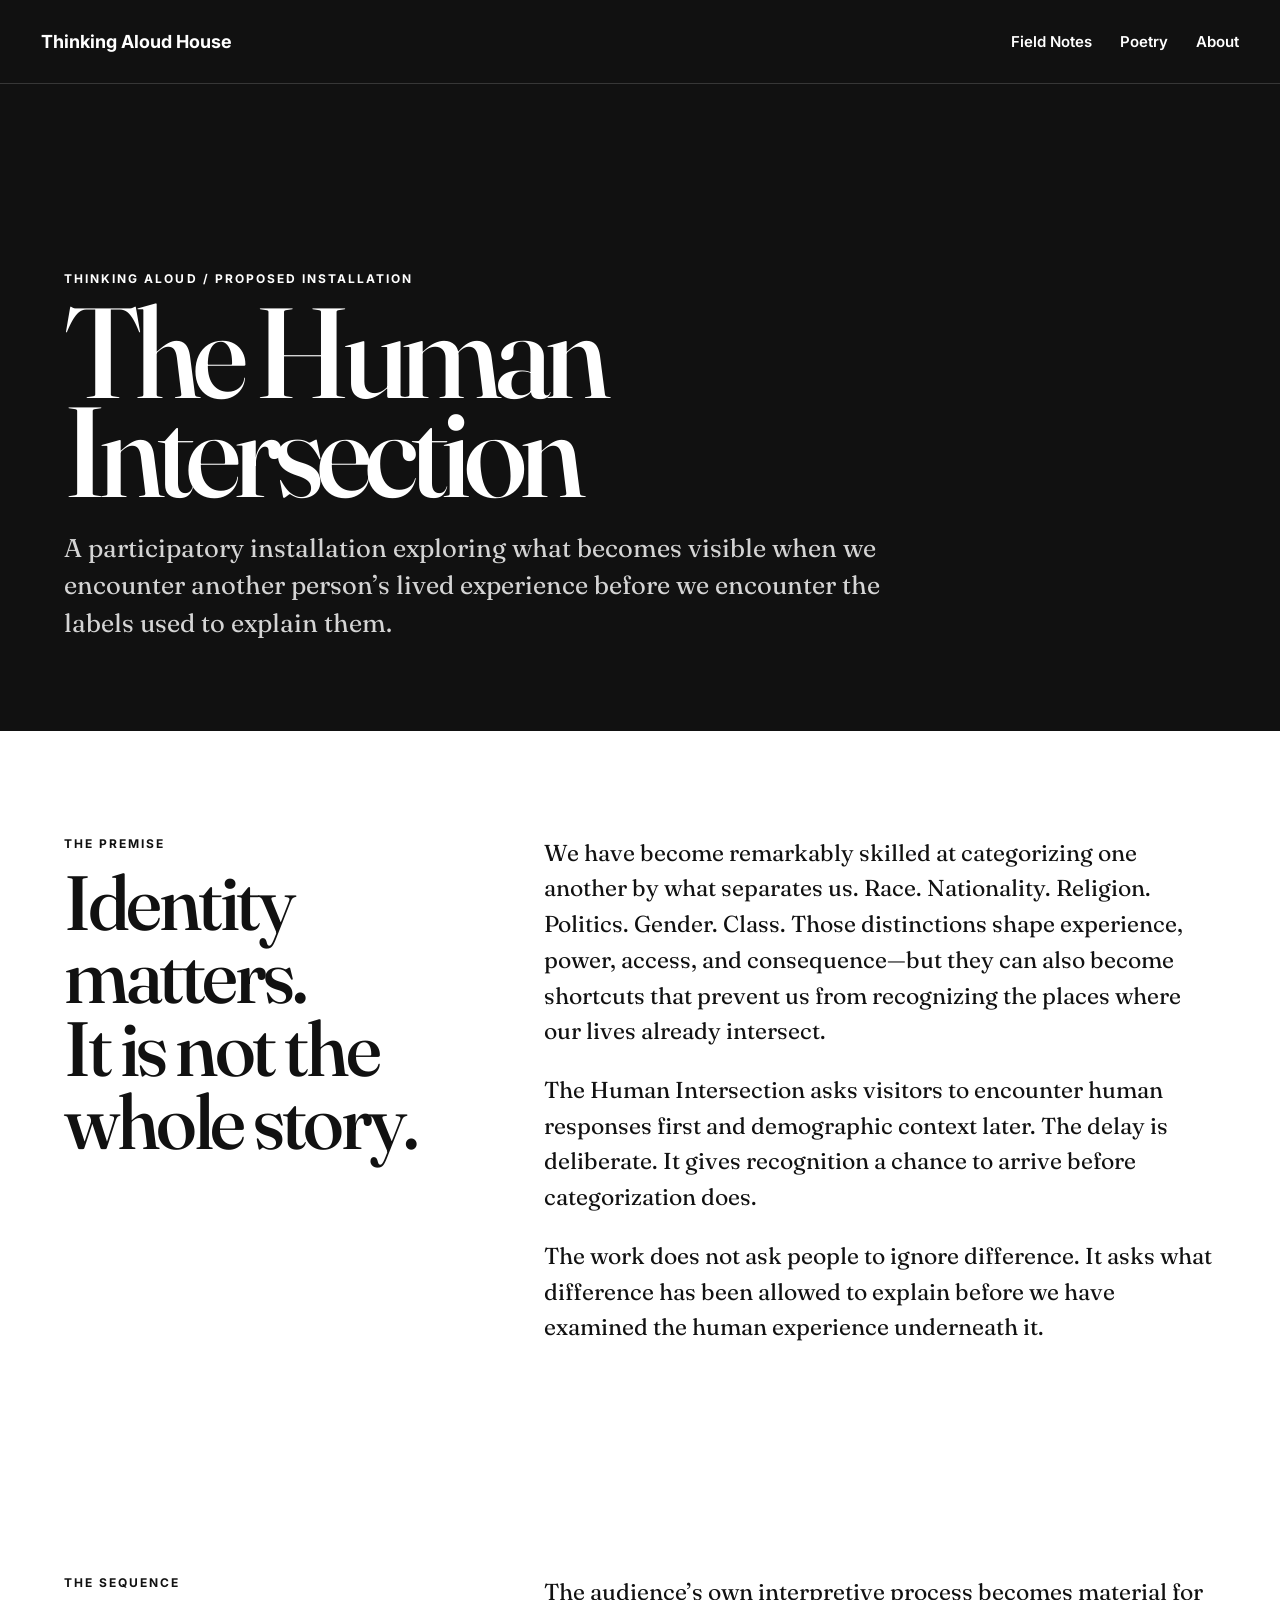
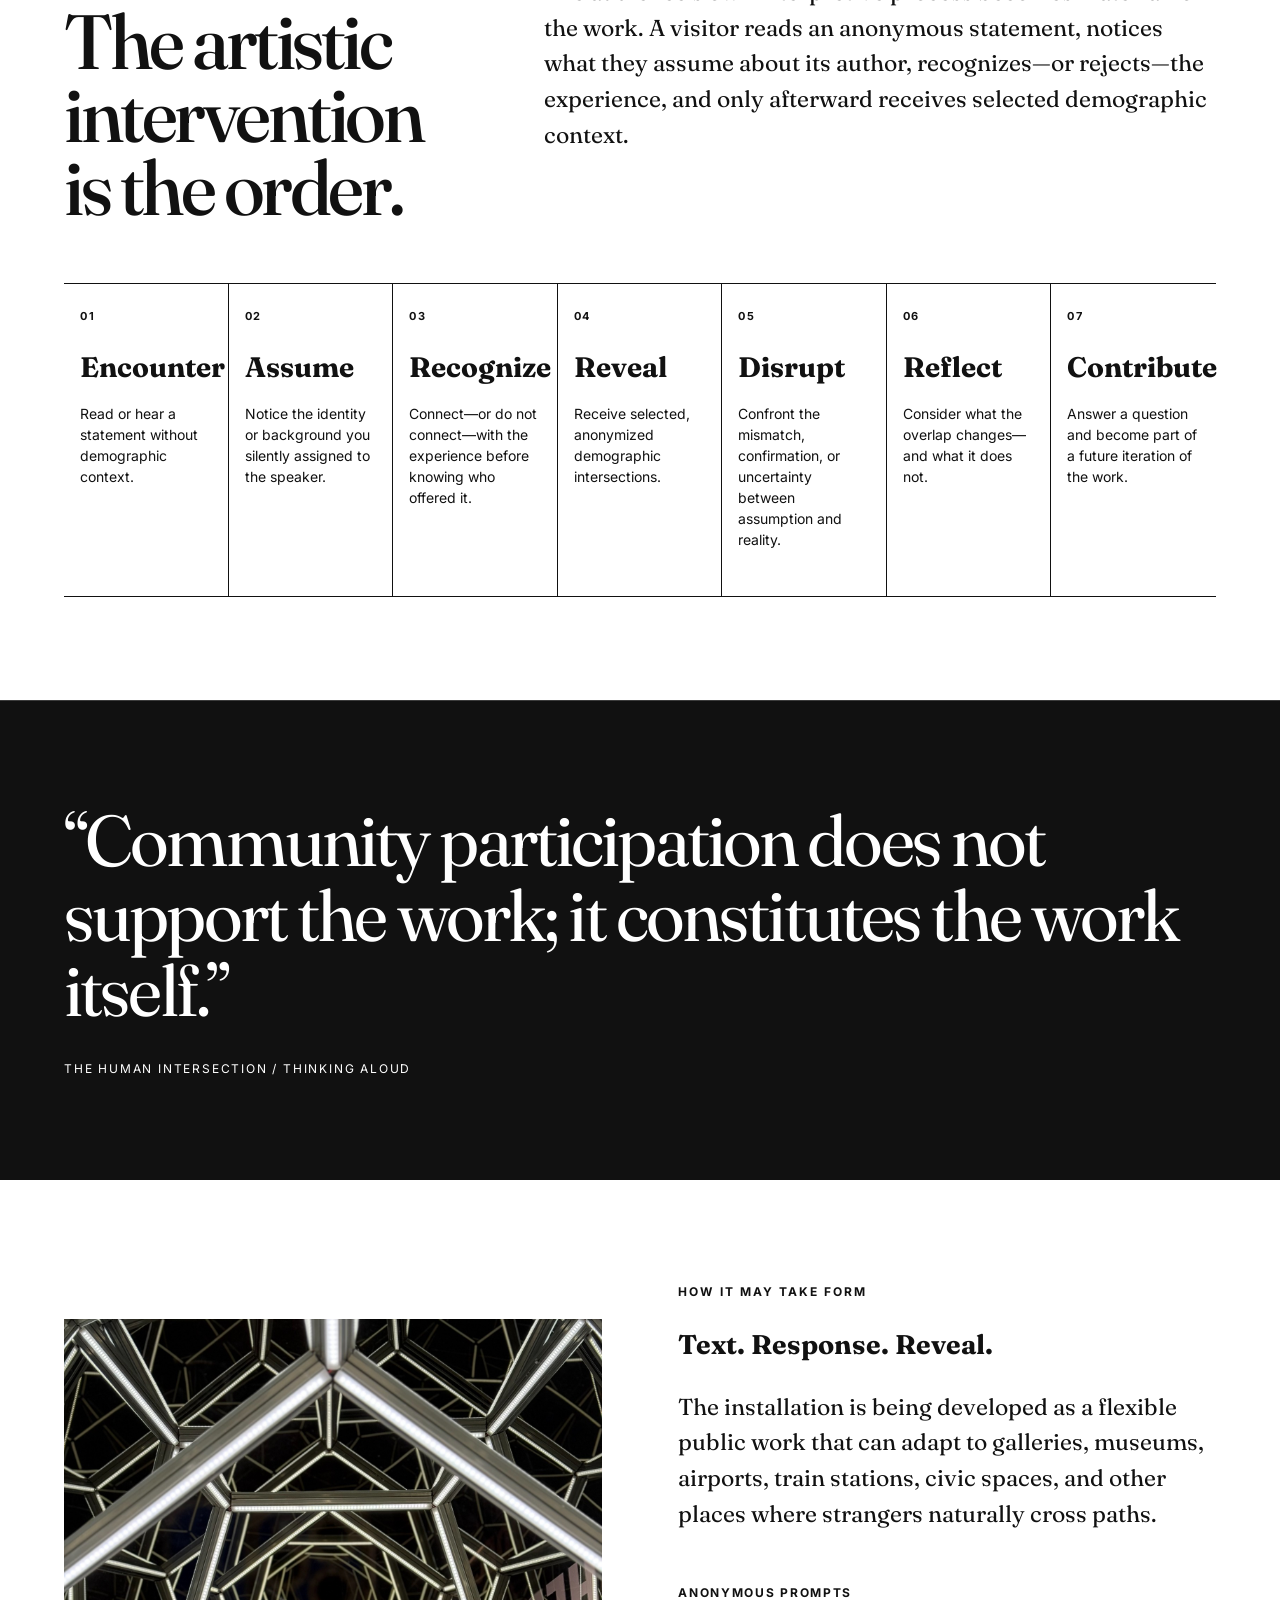
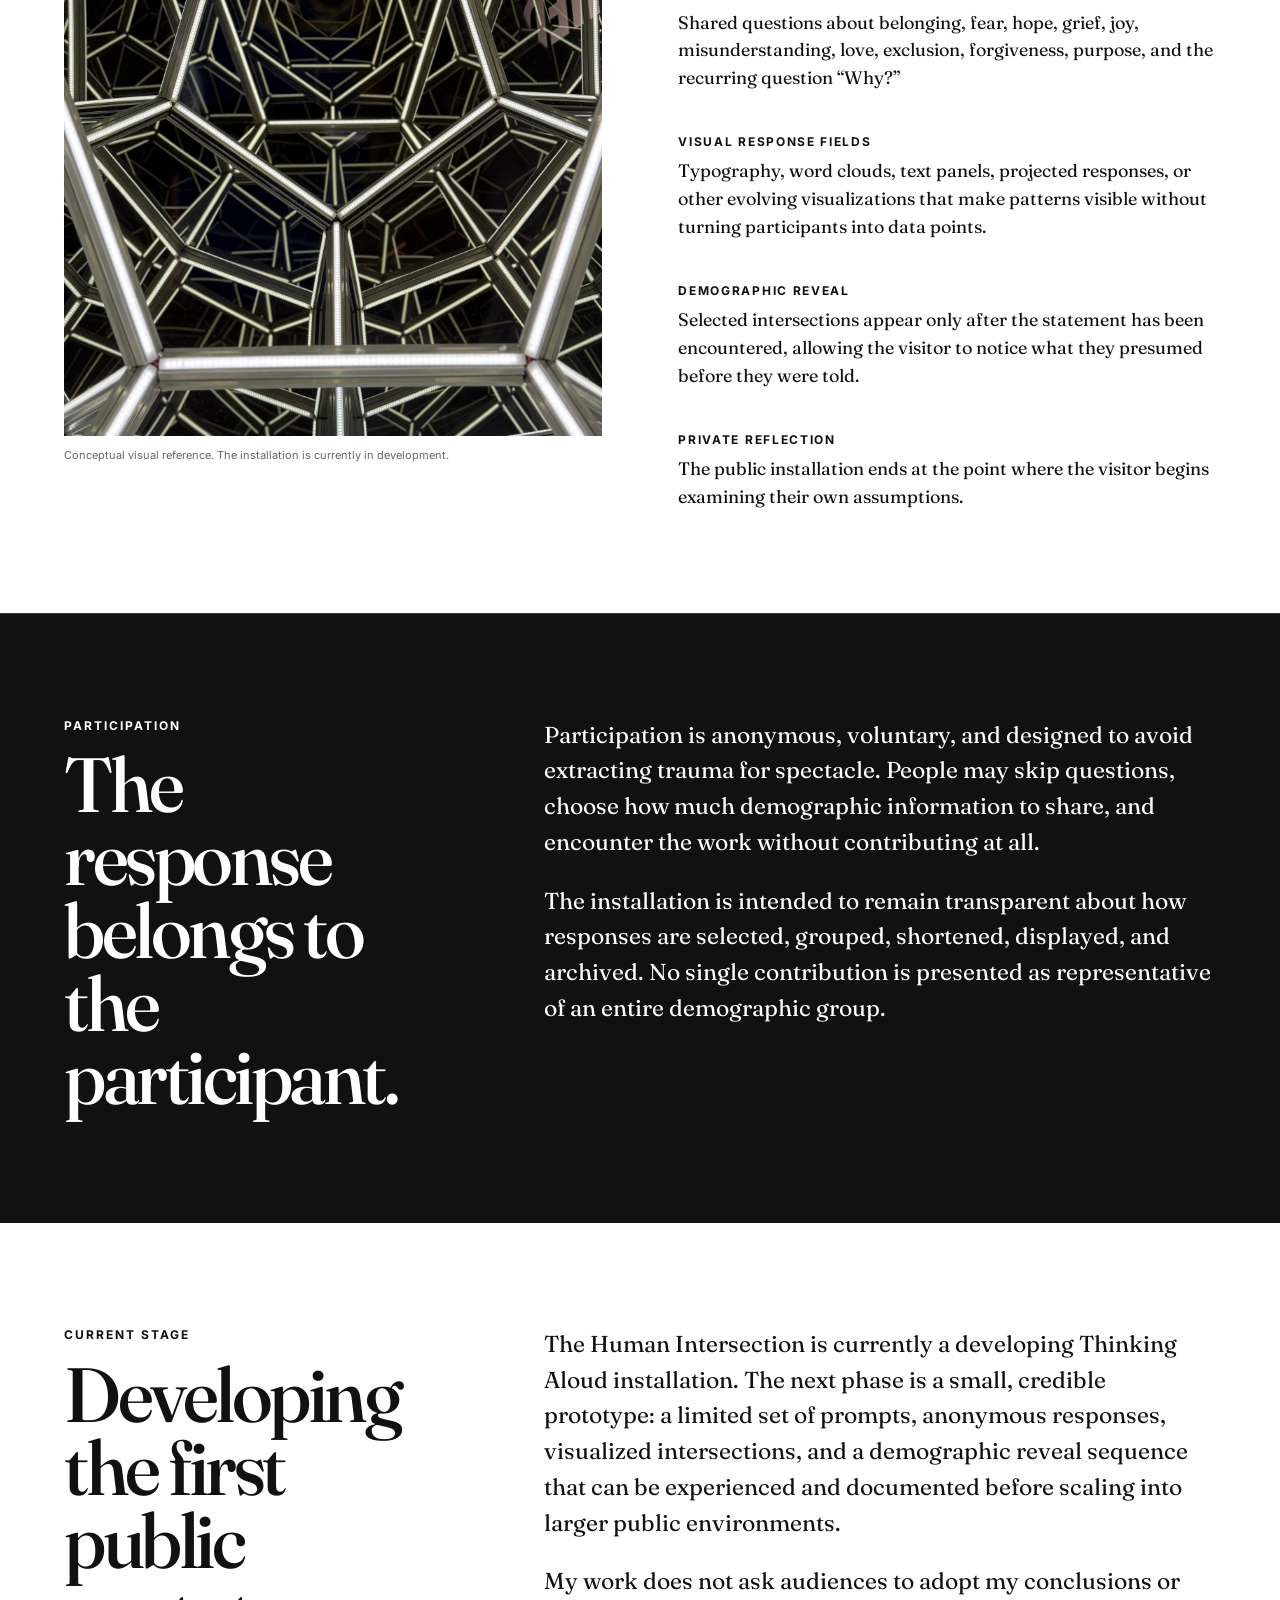
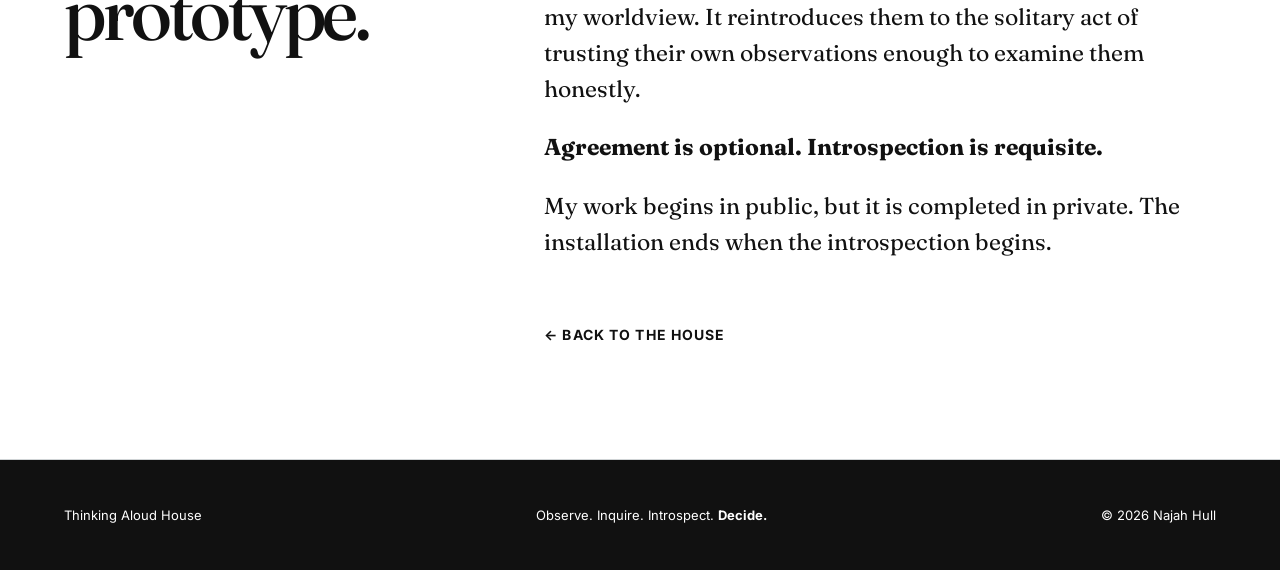
==== human-intersection.html @ aa0f8d0e "Add full Human Intersection project page" ====
<!doctype html>
<html lang="en">
<head>
  <meta charset="utf-8">
  <meta name="viewport" content="width=device-width, initial-scale=1">
  <meta name="description" content="The Human Intersection is a developing participatory installation by Najah Hull and Thinking Aloud House, exploring recognition, identity, assumption, and shared humanity.">
  <meta name="theme-color" content="#111111">
  <title>The Human Intersection — Thinking Aloud House</title>
  <link rel="preconnect" href="https://fonts.googleapis.com">
  <link rel="preconnect" href="https://fonts.gstatic.com" crossorigin>
  <link href="https://fonts.googleapis.com/css2?family=Fraunces:opsz,wght@9..144,400;9..144,600&family=Inter:wght@400;500;600;700&display=swap" rel="stylesheet">
  <link rel="stylesheet" href="styles.css">
  <script defer src="script.js"></script>
</head>
<body class="hi-page">
<a class="skip-link" href="#main">Skip to content</a>

<header class="site-header">
  <a class="wordmark" href="index.html">Thinking Aloud House</a>
  <nav aria-label="Primary navigation">
    <a href="index.html#field-notes">Field Notes</a>
    <a href="index.html#poetry">Poetry</a>
    <a href="index.html#about">About</a>
  </nav>
</header>

<main id="main" class="hi-main">
  <section class="hi-hero">
    <div class="hi-hero-inner">
      <p class="eyebrow">Thinking Aloud / Proposed Installation</p>
      <h1>The Human<br>Intersection</h1>
      <p class="lead">A participatory installation exploring what becomes visible when we encounter another person’s lived experience before we encounter the labels used to explain them.</p>
    </div>
  </section>

  <section class="hi-section light">
    <div class="hi-copy-grid">
      <div>
        <p class="eyebrow">The premise</p>
        <h2>Identity matters.<br>It is not the whole story.</h2>
      </div>
      <div class="hi-copy">
        <p>We have become remarkably skilled at categorizing one another by what separates us. Race. Nationality. Religion. Politics. Gender. Class. Those distinctions shape experience, power, access, and consequence—but they can also become shortcuts that prevent us from recognizing the places where our lives already intersect.</p>
        <p>The Human Intersection asks visitors to encounter human responses first and demographic context later. The delay is deliberate. It gives recognition a chance to arrive before categorization does.</p>
        <p>The work does not ask people to ignore difference. It asks what difference has been allowed to explain before we have examined the human experience underneath it.</p>
      </div>
    </div>
  </section>

  <section class="hi-section light">
    <div class="hi-copy-grid">
      <div>
        <p class="eyebrow">The sequence</p>
        <h2>The artistic intervention is the order.</h2>
      </div>
      <div class="hi-copy">
        <p>The audience’s own interpretive process becomes material for the work. A visitor reads an anonymous statement, notices what they assume about its author, recognizes—or rejects—the experience, and only afterward receives selected demographic context.</p>
      </div>
    </div>

    <div class="hi-sequence" aria-label="Participant journey through The Human Intersection">
      <div class="hi-step"><span>01</span><h3>Encounter</h3><p>Read or hear a statement without demographic context.</p></div>
      <div class="hi-step"><span>02</span><h3>Assume</h3><p>Notice the identity or background you silently assigned to the speaker.</p></div>
      <div class="hi-step"><span>03</span><h3>Recognize</h3><p>Connect—or do not connect—with the experience before knowing who offered it.</p></div>
      <div class="hi-step"><span>04</span><h3>Reveal</h3><p>Receive selected, anonymized demographic intersections.</p></div>
      <div class="hi-step"><span>05</span><h3>Disrupt</h3><p>Confront the mismatch, confirmation, or uncertainty between assumption and reality.</p></div>
      <div class="hi-step"><span>06</span><h3>Reflect</h3><p>Consider what the overlap changes—and what it does not.</p></div>
      <div class="hi-step"><span>07</span><h3>Contribute</h3><p>Answer a question and become part of a future iteration of the work.</p></div>
    </div>
  </section>

  <section class="hi-section">
    <p class="hi-quote">“Community participation does not support the work; it constitutes the work itself.”<small>The Human Intersection / Thinking Aloud</small></p>
  </section>

  <section class="hi-section light">
    <div class="hi-stage">
      <div>
        <img src="images/02-portal.jpeg" alt="A mirrored illuminated geometric sphere with repeating interconnected forms.">
        <p class="hi-caption">Conceptual visual reference. The installation is currently in development.</p>
      </div>
      <div>
        <p class="eyebrow">How it may take form</p>
        <h2>Text. Response. Reveal.</h2>
        <div class="hi-copy">
          <p>The installation is being developed as a flexible public work that can adapt to galleries, museums, airports, train stations, civic spaces, and other places where strangers naturally cross paths.</p>
        </div>
        <div class="hi-list">
          <div><strong>Anonymous prompts</strong>Shared questions about belonging, fear, hope, grief, joy, misunderstanding, love, exclusion, forgiveness, purpose, and the recurring question “Why?”</div>
          <div><strong>Visual response fields</strong>Typography, word clouds, text panels, projected responses, or other evolving visualizations that make patterns visible without turning participants into data points.</div>
          <div><strong>Demographic reveal</strong>Selected intersections appear only after the statement has been encountered, allowing the visitor to notice what they presumed before they were told.</div>
          <div><strong>Private reflection</strong>The public installation ends at the point where the visitor begins examining their own assumptions.</div>
        </div>
      </div>
    </div>
  </section>

  <section class="hi-section">
    <div class="hi-copy-grid">
      <div>
        <p class="eyebrow">Participation</p>
        <h2>The response belongs to the participant.</h2>
      </div>
      <div class="hi-copy">
        <p>Participation is anonymous, voluntary, and designed to avoid extracting trauma for spectacle. People may skip questions, choose how much demographic information to share, and encounter the work without contributing at all.</p>
        <p>The installation is intended to remain transparent about how responses are selected, grouped, shortened, displayed, and archived. No single contribution is presented as representative of an entire demographic group.</p>
      </div>
    </div>
  </section>

  <section class="hi-section light">
    <div class="hi-copy-grid">
      <div>
        <p class="eyebrow">Current stage</p>
        <h2>Developing the first public prototype.</h2>
      </div>
      <div class="hi-copy">
        <p>The Human Intersection is currently a developing Thinking Aloud installation. The next phase is a small, credible prototype: a limited set of prompts, anonymous responses, visualized intersections, and a demographic reveal sequence that can be experienced and documented before scaling into larger public environments.</p>
        <p>My work does not ask audiences to adopt my conclusions or my worldview. It reintroduces them to the solitary act of trusting their own observations enough to examine them honestly.</p>
        <p><strong>Agreement is optional. Introspection is requisite.</strong></p>
        <p>My work begins in public, but it is completed in private. The installation ends when the introspection begins.</p>
        <a class="text-link hi-back" href="index.html#human-intersection">← Back to the House</a>
      </div>
    </div>
  </section>
</main>

<footer>
  <p>Thinking Aloud House</p>
  <p>Observe. Inquire. Introspect. <strong>Decide.</strong></p>
  <p>© <span id="year"></span> Najah Hull</p>
</footer>
</body>
</html>
---- styles.css ----
:root{--ink:#171717;--paper:#fff;--field:#d7e1e4;--field-ink:#172329;--accent:#2857ff;--line:#cfd3d5;--serif:"Fraunces",Georgia,serif;--sans:"Inter",Arial,sans-serif}*{box-sizing:border-box}html{scroll-behavior:smooth}body{margin:0;background:var(--paper);color:var(--ink);font-family:var(--serif);font-size:18px;line-height:1.55}.skip-link{position:absolute;left:-9999px}.skip-link:focus{left:1rem;top:1rem;background:#fff;padding:.5rem;z-index:99}.sr-only{position:absolute;width:1px;height:1px;padding:0;margin:-1px;overflow:hidden;clip:rect(0,0,0,0);white-space:nowrap;border:0}.site-header{position:absolute;z-index:20;top:0;left:0;right:0;display:flex;justify-content:space-between;align-items:center;padding:22px 3.2vw;color:#fff;font-family:var(--sans)}.wordmark,.site-header a{color:inherit;text-decoration:none}.wordmark{font-size:18px;font-weight:700}.site-header nav{display:flex;gap:28px}.site-header nav a{font-size:15px;font-weight:600;position:relative;padding:8px 0}.site-header nav a:after,.text-link:after,.reveal-link:after{content:"";position:absolute;left:0;right:100%;bottom:2px;height:2px;background:currentColor;transition:right .25s ease}.site-header nav a:hover:after,.site-header nav a:focus:after,.text-link:hover:after,.text-link:focus:after,.reveal-link:hover:after,.reveal-link:focus:after{right:0}.hero{height:92vh;min-height:680px;position:relative;display:grid;place-items:center;overflow:hidden;color:#fff}.hero>img{position:absolute;inset:0;width:100%;height:100%;object-fit:cover}.hero-shade{position:absolute;inset:0;background:linear-gradient(90deg,rgba(0,0,0,.42),rgba(0,0,0,.18) 55%,rgba(0,0,0,.35))}.hero-copy{position:relative;text-align:center;max-width:1000px;padding:6rem 2rem 2rem}.eyebrow{font-family:var(--sans);text-transform:uppercase;letter-spacing:.17em;font-size:12px;font-weight:700;margin:0 0 14px}.hero h1{font-size:clamp(74px,8.2vw,148px);line-height:.78;letter-spacing:-.045em;margin:.15em 0 .32em;font-weight:600}.motto{font-family:var(--sans);text-transform:uppercase;letter-spacing:.19em;font-size:14px;margin:0 0 28px}.text-link,.reveal-link{display:inline-block;position:relative;color:inherit;text-decoration:none;font-family:var(--sans);font-weight:700;letter-spacing:.08em;text-transform:uppercase;font-size:14px;padding:10px 0;border:0;background:none;cursor:pointer}.text-link span,.reveal-link span{display:inline-block;margin-left:9px;transition:transform .2s}.text-link:hover span,.reveal-link:hover span{transform:translate(3px,3px)}.light{color:#fff}.matrix-intro{min-height:70vh;display:grid;place-items:center;padding:8vw 6vw;background:#fff}.matrix-copy{max-width:1050px;text-align:center}.matrix-copy h2,.vestibule h2,.section-heading h2,.jack-intro h2,.intersection h2,.about h2{font-size:clamp(56px,6.5vw,108px);line-height:.98;letter-spacing:-.045em;margin:.1em 0 .35em;font-weight:500}.lead{font-size:clamp(21px,2vw,31px);line-height:1.45}.matrix-route{display:flex;justify-content:center;align-items:center;gap:18px;margin:48px 0 34px;font-family:var(--sans);font-size:clamp(18px,2.4vw,34px);font-weight:700}.matrix-route span:nth-of-type(2){transform:translateY(-14px)}.matrix-route span:nth-of-type(3){transform:translateY(10px)}.matrix-route span:nth-of-type(4){transform:translateY(-8px)}.matrix-route span:nth-of-type(5){transform:translateY(15px)}.vestibule{padding:9vw 5vw;background:#fff;border-top:1px solid var(--line)}.vestibule-grid{display:grid;grid-template-columns:1.05fr .95fr;gap:7vw;align-items:start}.vestibule h2{font-size:clamp(52px,5.7vw,98px)}.vestibule-body{padding-top:2rem}.rules{display:grid;grid-template-columns:1fr 1fr;margin-top:7vw;border-top:2px solid #111;border-bottom:2px solid #111}.rules p{font-family:var(--sans);font-size:clamp(24px,3vw,48px);font-weight:700;margin:0;padding:2.2rem 1rem 2.2rem 0}.rules p+ p{border-left:2px solid #111;padding-left:2.2rem}.house-principle{font-size:clamp(28px,3vw,50px);margin:5vw 0 0;max-width:1200px}.house-principle strong{display:block;font-style:normal}.field-notes{background:var(--field);color:var(--field-ink);padding:8vw 5vw 10vw;overflow:hidden}.section-heading{display:flex;justify-content:space-between;gap:5vw;align-items:end;margin-bottom:6vw}.section-heading>p{max-width:420px;font-family:var(--sans);font-size:16px}.section-heading h2{margin-bottom:0}.polaroid-field{display:grid;grid-template-columns:repeat(3,minmax(0,1fr));gap:7vw 5vw;align-items:start;max-width:1500px;margin:auto}.flip-card{perspective:1400px;min-height:540px;cursor:pointer;outline:none}.flip-inner{position:relative;width:100%;height:540px;transform-style:preserve-3d;transition:transform .7s cubic-bezier(.2,.75,.2,1)}.flip-card:hover .flip-inner,.flip-card:focus .flip-inner,.flip-card.flipped .flip-inner{transform:rotateY(180deg)}.flip-front,.flip-back{position:absolute;inset:0;backface-visibility:hidden}.polaroid{background:#fff;padding:18px 18px 24px;box-shadow:0 20px 42px rgba(20,32,38,.18);display:flex;flex-direction:column}.polaroid img{width:100%;height:390px;object-fit:cover;display:block}.polaroid-note{padding:16px 6px 2px}.polaroid-note span,.registry{font-family:var(--sans);font-size:11px;letter-spacing:.12em;text-transform:uppercase}.polaroid-note h3{font-family:"Comic Sans MS","Bradley Hand",cursive;font-size:clamp(25px,2.1vw,38px);line-height:1.05;margin:.3rem 0 0;font-weight:400}.flip-back{background:#fff;padding:36px;transform:rotateY(180deg);box-shadow:0 20px 42px rgba(20,32,38,.18);font-size:19px;overflow:auto}.tilt-a{transform:rotate(-2deg)}.tilt-b{transform:rotate(1.8deg);margin-top:4vw}.tilt-c{transform:rotate(-1deg)}.tilt-d{transform:rotate(2.4deg);margin-top:-1vw}.tilt-e{transform:rotate(-2.6deg);margin-top:4vw}.tilt-f{transform:rotate(1.3deg)}.jack-section{padding:9vw 5vw;background:#fff}.jack-intro{max-width:920px;margin:0 auto 5vw}.jack-intro h2{margin-bottom:.1em}.date{font-family:var(--sans);font-size:13px;letter-spacing:.12em;text-transform:uppercase}.poem{font-size:clamp(21px,2vw,30px);line-height:1.5}.opening{margin:3rem 0 2rem}.jack-reveal{position:relative;margin-top:5vw}.jack-collage{position:relative;height:1200px;max-width:1500px;margin:0 auto}.jack-collage img{position:absolute;object-fit:cover;box-shadow:0 18px 40px rgba(0,0,0,.15)}.j1{left:0;top:0;width:54%;height:36%}.j2{right:0;top:7%;width:43%;height:31%}.j3{left:7%;top:40%;width:30%;height:28%}.j4{left:39%;top:43%;width:29%;height:31%}.j5{right:3%;top:41%;width:27%;height:31%}.j6{left:22%;bottom:0;width:54%;height:27%}.full-poem{max-width:760px;margin:-360px auto 0;position:relative;background:rgba(255,255,255,.94);padding:4vw;box-shadow:0 20px 60px rgba(0,0,0,.12)}.intersection{padding:9vw 5vw 10vw;background:#111;color:#fff;min-height:100vh}.intersection-intro{text-align:center;max-width:1200px;margin:0 auto 6vw}.intersection h2{font-size:clamp(76px,9vw,160px);line-height:.78;margin:.2em 0 .35em}.intersection-intro .lead{max-width:800px;margin:auto}.nano-exhibit{background:#fff;color:#111;max-width:1050px;margin:0 auto;padding:clamp(32px,5vw,78px)}.nano-label{font-family:var(--sans);text-transform:uppercase;letter-spacing:.16em;font-size:12px;font-weight:700}.nano-exhibit h3{font-size:clamp(34px,4vw,64px);line-height:1.08;margin:.4em 0 1em}.nano-exhibit form{display:flex;border-bottom:3px solid #111}.nano-exhibit input{flex:1;border:0;background:transparent;padding:18px 0;font-family:var(--sans);font-size:clamp(22px,3vw,42px);outline:0;text-transform:uppercase}.nano-exhibit button{border:0;background:transparent;font-family:var(--sans);font-weight:700;text-transform:uppercase;cursor:pointer}.nano-note{font-family:var(--sans);font-size:13px}.intersection-link{display:block;width:max-content;margin:3rem auto 0;color:#fff}.about{display:grid;grid-template-columns:.9fr 1.1fr;gap:7vw;padding:10vw 5vw;background:#fff;align-items:center}.about-portrait{position:relative}.about-portrait img{display:block;width:100%;max-height:760px;object-fit:cover}.scribble{position:absolute;left:-1vw;bottom:5%;font-family:"Comic Sans MS","Bradley Hand",cursive;font-size:clamp(22px,3vw,48px);background:#fff;padding:.2em .4em;transform:rotate(-4deg)}.about h2{margin-bottom:.3em}.about-lede{font-size:clamp(28px,3vw,48px);line-height:1.18}.about-copy>p:not(.eyebrow):not(.about-lede){max-width:760px}.about .text-link{margin-top:1.5rem}footer{border-top:1px solid var(--line);padding:2rem 5vw;display:flex;justify-content:space-between;gap:2rem;font-family:var(--sans);font-size:13px}button,input{color:inherit}@media(max-width:900px){.site-header{position:absolute;align-items:flex-start}.site-header nav{display:none}.hero{min-height:640px}.hero h1{font-size:clamp(64px,17vw,100px)}.vestibule-grid,.about{grid-template-columns:1fr}.rules{grid-template-columns:1fr}.rules p+ p{border-left:0;border-top:2px solid #111;padding-left:0}.polaroid-field{grid-template-columns:1fr 1fr}.flip-card,.flip-inner{min-height:500px;height:500px}.polaroid img{height:350px}.jack-collage{height:850px}.full-poem{margin:-220px 4vw 0}.about-portrait{max-width:620px}.section-heading{display:block}.section-heading>p{margin-top:1rem}}@media(max-width:620px){body{font-size:17px}.hero{height:85vh}.matrix-intro,.vestibule,.field-notes,.jack-section,.intersection,.about{padding:18vw 6vw}.matrix-route{gap:8px;flex-wrap:wrap}.polaroid-field{grid-template-columns:1fr;gap:14vw}.tilt-a,.tilt-b,.tilt-c,.tilt-d,.tilt-e,.tilt-f{margin-top:0}.flip-card,.flip-inner{height:520px}.jack-collage{height:1100px}.jack-collage img{position:relative!important;inset:auto!important;width:78%!important;height:260px!important;display:block;margin:-18px auto 0}.jack-collage img:nth-child(even){margin-left:4%}.jack-collage img:nth-child(odd){margin-right:4%}.full-poem{margin:2rem 0 0;padding:8vw}.nano-exhibit form{display:block}.nano-exhibit button{padding:18px 0}.intersection h2{font-size:20vw}.about{gap:12vw}footer{display:block}footer p{margin:.3rem 0}}


/* The Jack — sequential image/poem layout */
.jack-reveal{margin-top:5vw}
.jack-story{
  display:grid;
  grid-template-columns:minmax(220px,36%) minmax(0,1fr);
  column-gap:clamp(2.5rem,5vw,6rem);
  row-gap:clamp(2rem,4vw,5rem);
  align-items:start;
  max-width:1180px;
  margin:0 auto;
}
.jack-story-image{
  margin:0;
  align-self:start;
}
.jack-story-image img{
  display:block;
  width:100%;
  max-height:430px;
  object-fit:cover;
  box-shadow:0 18px 40px rgba(0,0,0,.14);
}
.jack-stanza{
  margin:0;
  padding:.35rem 0 1rem;
  align-self:center;
}
.jack-stanza p:first-child{margin-top:0}
.jack-stanza p:last-child{margin-bottom:0}
.jack-story-spacer{min-height:1px}
.jack-closing{
  border-top:1px solid var(--line);
  padding-top:2rem;
}
@media (max-width:760px){
  .jack-story{
    grid-template-columns:1fr;
    row-gap:1.5rem;
  }
  .jack-story-image{
    margin-top:1.5rem;
  }
  .jack-story-image img{
    max-height:none;
    aspect-ratio:4/3;
  }
  .jack-story-spacer{display:none}
  .jack-stanza{
    padding:0 0 1.75rem;
  }
}


/* Human Intersection — homepage introduction + nano exhibit */
.intersection-blurb{
  max-width:860px;
  margin:2rem auto 0;
  font-size:clamp(18px,1.55vw,24px);
  line-height:1.6;
  color:rgba(255,255,255,.82);
}
.nano-heading{
  display:flex;
  justify-content:space-between;
  gap:2rem;
  align-items:baseline;
}
.nano-kicker{
  margin:0;
  font-family:var(--sans);
  font-size:13px;
  color:#5c5c5c;
}
.response-reveal{
  margin-top:3.5rem;
  border-top:2px solid #111;
  padding-top:2rem;
}
.response-meta{
  display:grid;
  grid-template-columns:1fr 1fr;
  gap:1rem;
  margin-bottom:2.5rem;
}
.response-meta>div{
  border:1px solid #111;
  padding:1.25rem 1.4rem;
}
.response-label,.response-field-label{
  display:block;
  margin-bottom:.4rem;
  font-family:var(--sans);
  text-transform:uppercase;
  letter-spacing:.14em;
  font-size:11px;
  font-weight:700;
}
.response-meta strong{
  display:block;
  font-family:var(--serif);
  font-size:clamp(24px,3vw,42px);
  font-weight:500;
}
.response-field-wrap{
  padding:2rem 0 .5rem;
}
.response-field{
  display:flex;
  flex-wrap:wrap;
  align-items:baseline;
  gap:10px 24px;
  padding:1.5rem 0 2rem;
}
.response-word{
  font-family:var(--sans);
  line-height:1;
  opacity:.8;
}
.response-word.is-user{
  opacity:1;
  font-weight:800;
  text-decoration:underline;
  text-underline-offset:.16em;
}
.response-disclosure{
  margin:1.5rem 0 0;
  padding-top:1rem;
  border-top:1px solid #c8c8c8;
  font-family:var(--sans);
  font-size:12px;
  color:#666;
}
.response-question{
  margin:2rem 0 0;
  font-size:clamp(22px,2.3vw,34px);
}
@media(max-width:620px){
  .nano-heading{display:block}
  .nano-kicker{margin-top:.35rem}
  .response-meta{grid-template-columns:1fr}
}

/* Human Intersection — dedicated page */
.hi-page{background:#111;color:#fff}
.hi-page .site-header{
  position:relative;
  background:#111;
}
.hi-page .site-header nav a{color:#fff}
.hi-main{background:#111}
.hi-hero{
  min-height:72vh;
  display:grid;
  place-items:end start;
  padding:9vw 5vw 7vw;
  border-top:1px solid rgba(255,255,255,.16);
}
.hi-hero-inner{max-width:1200px}
.hi-hero h1{
  margin:.1em 0 .22em;
  font-size:clamp(76px,10vw,176px);
  line-height:.78;
  letter-spacing:-.055em;
  font-weight:500;
}
.hi-hero .lead{
  max-width:880px;
  margin:0;
  color:rgba(255,255,255,.82);
}
.hi-section{
  padding:8vw 5vw;
  border-top:1px solid rgba(255,255,255,.18);
}
.hi-section.light{
  background:#fff;
  color:#111;
}
.hi-copy-grid{
  display:grid;
  grid-template-columns:.72fr 1.28fr;
  gap:8vw;
  max-width:1400px;
  margin:0 auto;
}
.hi-copy-grid h2{
  margin:.08em 0;
  font-size:clamp(48px,6vw,96px);
  line-height:.95;
  letter-spacing:-.045em;
  font-weight:500;
}
.hi-copy{
  max-width:820px;
  font-size:clamp(20px,1.8vw,28px);
  line-height:1.55;
}
.hi-copy p:first-child{margin-top:0}
.hi-sequence{
  display:grid;
  grid-template-columns:repeat(7,minmax(0,1fr));
  max-width:1500px;
  margin:4vw auto 0;
  border-top:1px solid #111;
  border-bottom:1px solid #111;
}
.hi-step{
  min-height:270px;
  padding:1.5rem 1rem 2rem;
  border-right:1px solid #111;
}
.hi-step:last-child{border-right:0}
.hi-step span{
  display:block;
  font-family:var(--sans);
  font-size:11px;
  letter-spacing:.14em;
  font-weight:700;
}
.hi-step h3{
  font-size:clamp(24px,2.2vw,38px);
  margin:1.3rem 0 .7rem;
}
.hi-step p{
  font-family:var(--sans);
  font-size:14px;
  line-height:1.5;
}
.hi-quote{
  max-width:1200px;
  margin:0 auto;
  font-size:clamp(42px,5.6vw,92px);
  line-height:1.05;
  letter-spacing:-.04em;
}
.hi-quote small{
  display:block;
  margin-top:2rem;
  font-family:var(--sans);
  font-size:12px;
  line-height:1.4;
  text-transform:uppercase;
  letter-spacing:.15em;
}
.hi-stage{
  display:grid;
  grid-template-columns:1fr 1fr;
  gap:6vw;
  max-width:1300px;
  margin:0 auto;
  align-items:center;
}
.hi-stage img{
  width:100%;
  display:block;
  max-height:720px;
  object-fit:cover;
}
.hi-caption{
  margin-top:.7rem;
  font-family:var(--sans);
  font-size:11px;
  color:#666;
}
.hi-list{
  display:grid;
  gap:1.25rem;
  margin-top:2rem;
}
.hi-list div{
  padding-top:1.25rem;
  border-top:1px solid rgba(255,255,255,.25);
}
.hi-list strong{
  display:block;
  font-family:var(--sans);
  font-size:12px;
  text-transform:uppercase;
  letter-spacing:.14em;
  margin-bottom:.35rem;
}
.hi-back{
  display:inline-block;
  margin-top:2rem;
  color:inherit;
}
@media(max-width:900px){
  .hi-copy-grid,.hi-stage{grid-template-columns:1fr}
  .hi-sequence{grid-template-columns:1fr 1fr}
  .hi-step:nth-child(even){border-right:0}
}
@media(max-width:620px){
  .hi-hero,.hi-section{padding:16vw 6vw}
  .hi-sequence{grid-template-columns:1fr}
  .hi-step{border-right:0;border-bottom:1px solid #111;min-height:0}
  .hi-step:last-child{border-bottom:0}
}
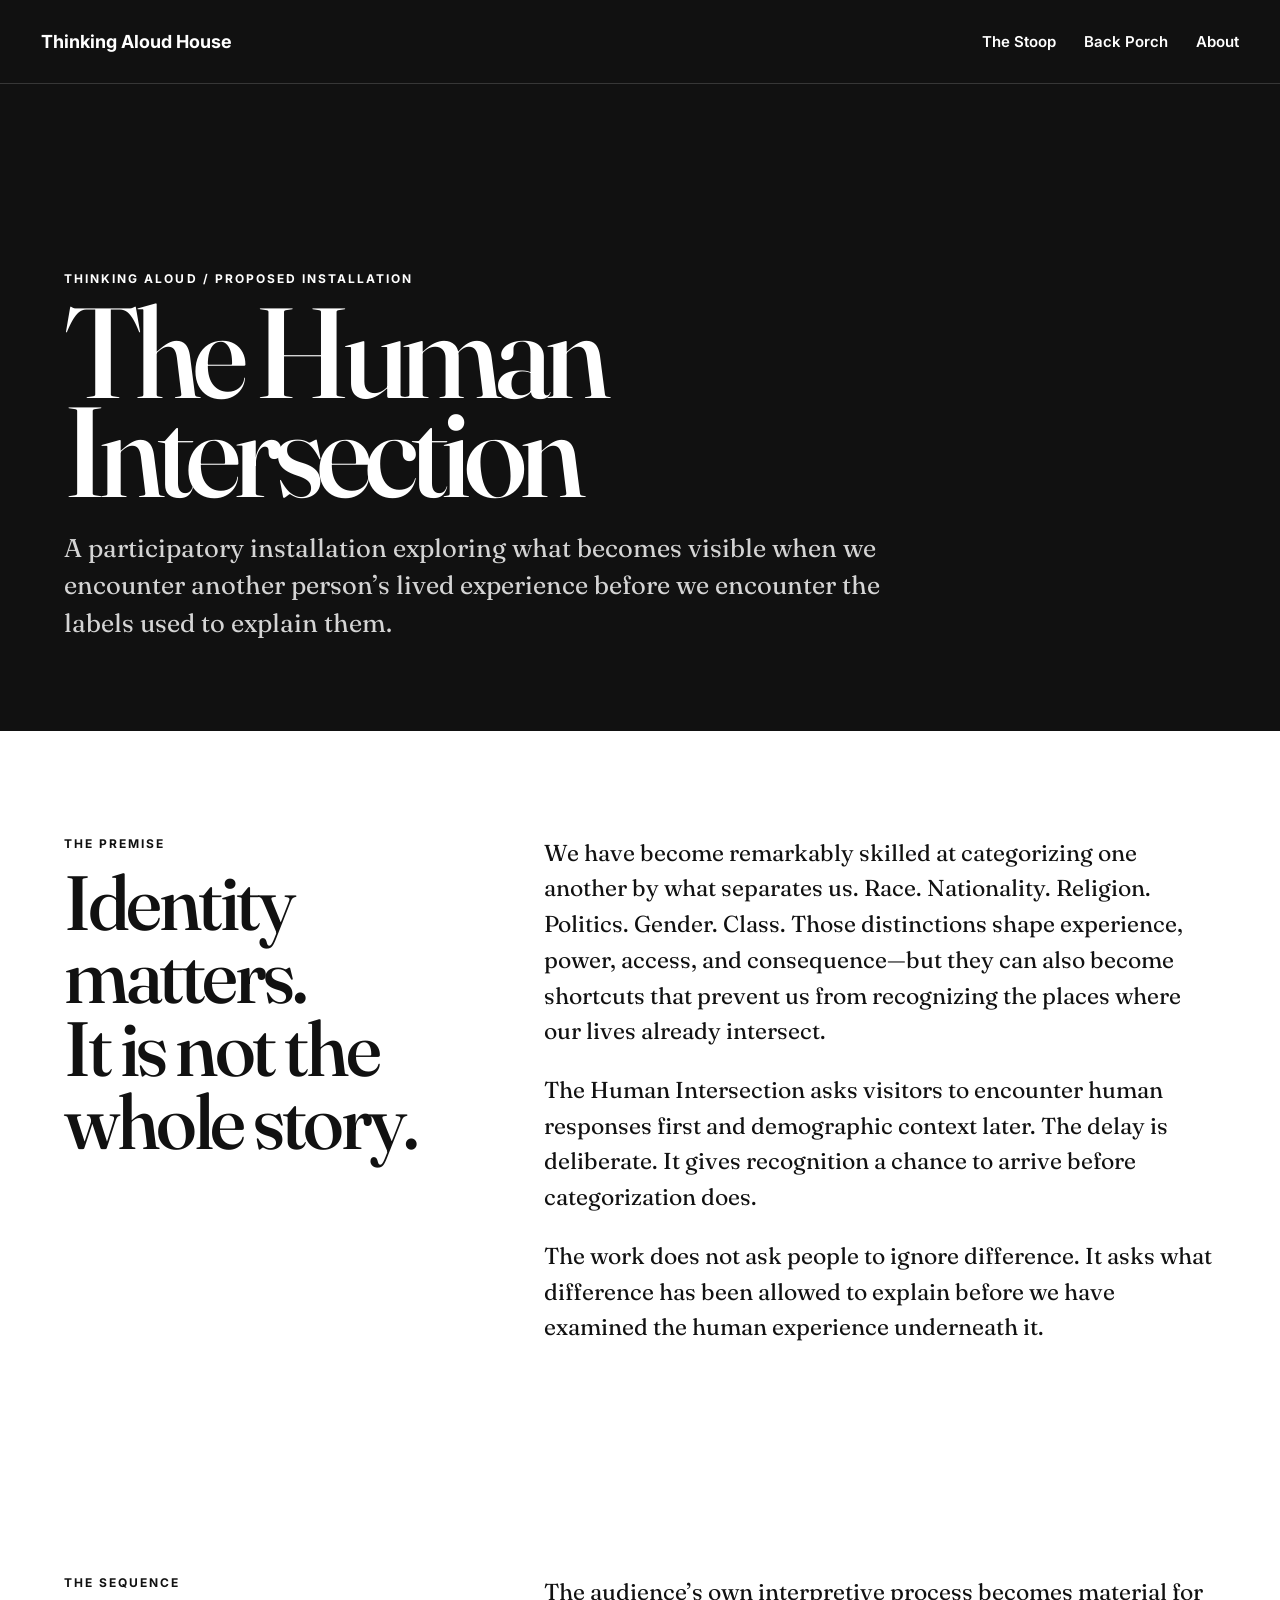
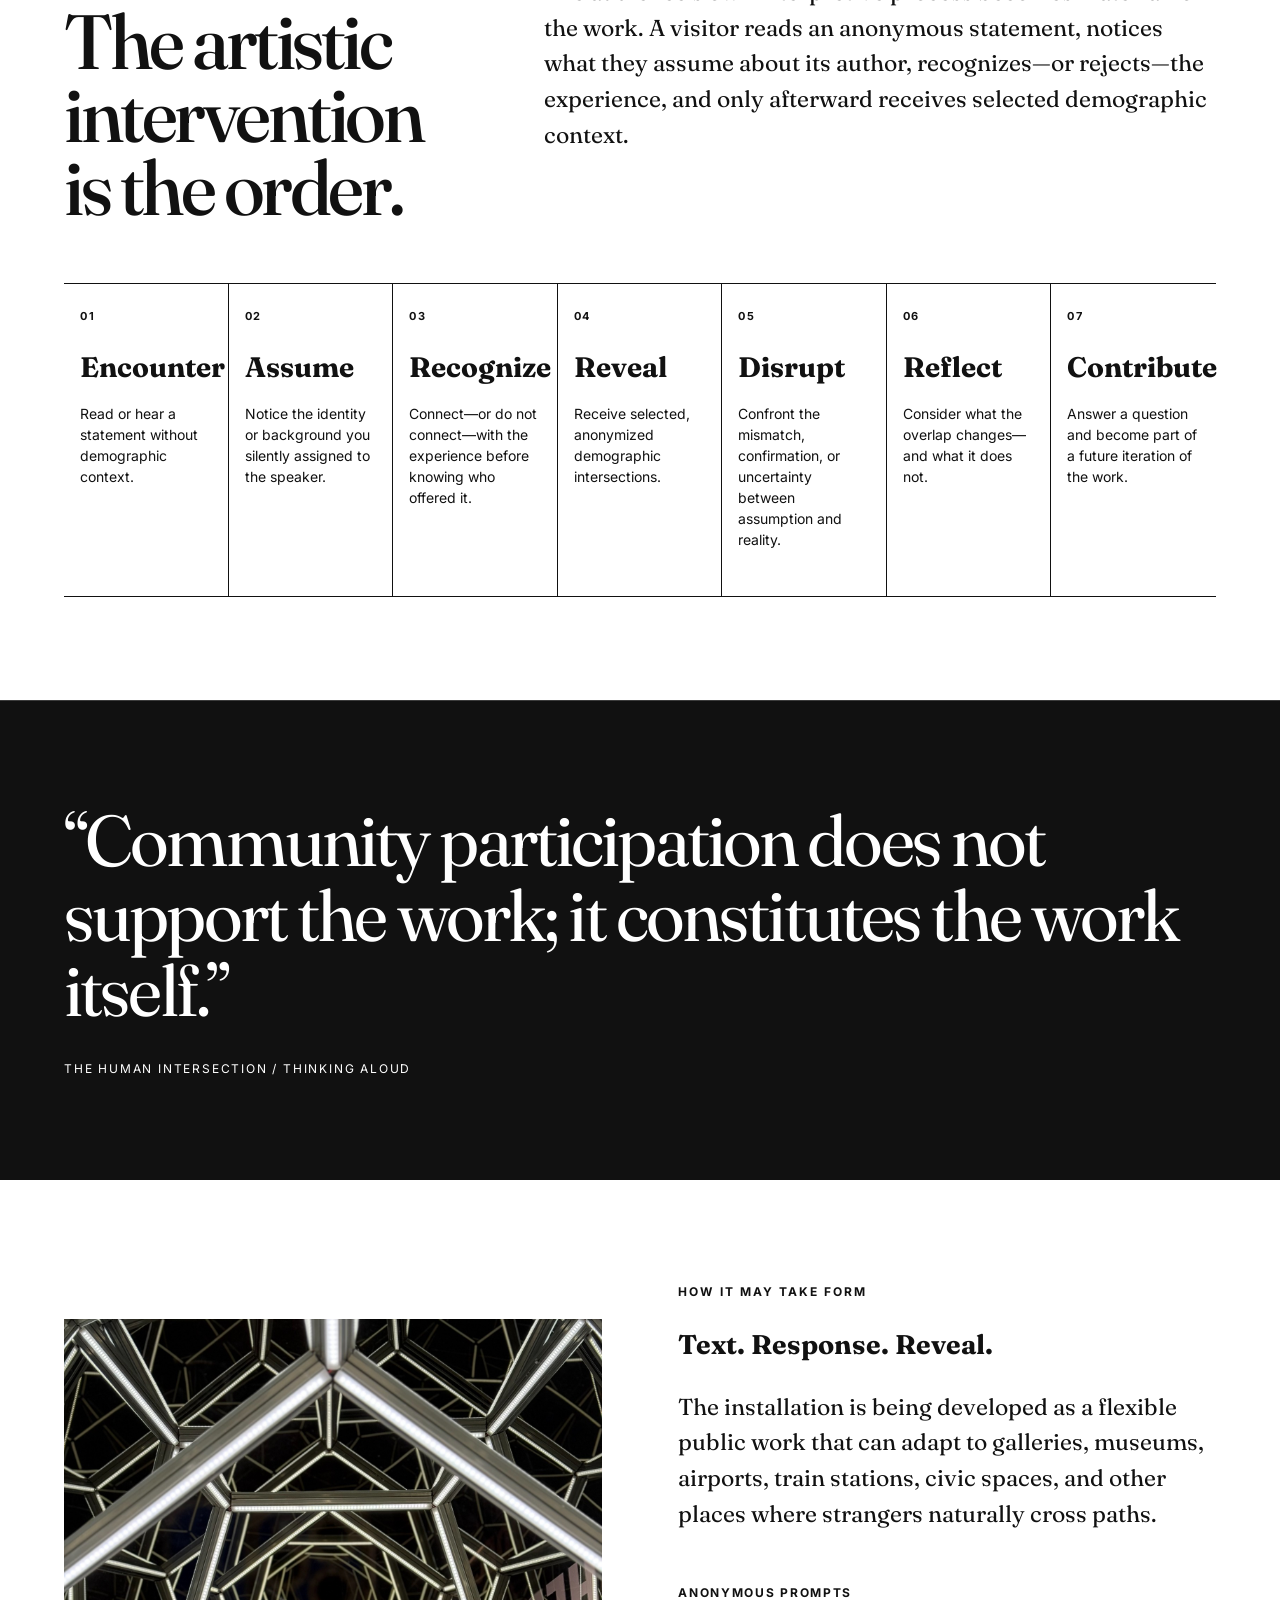
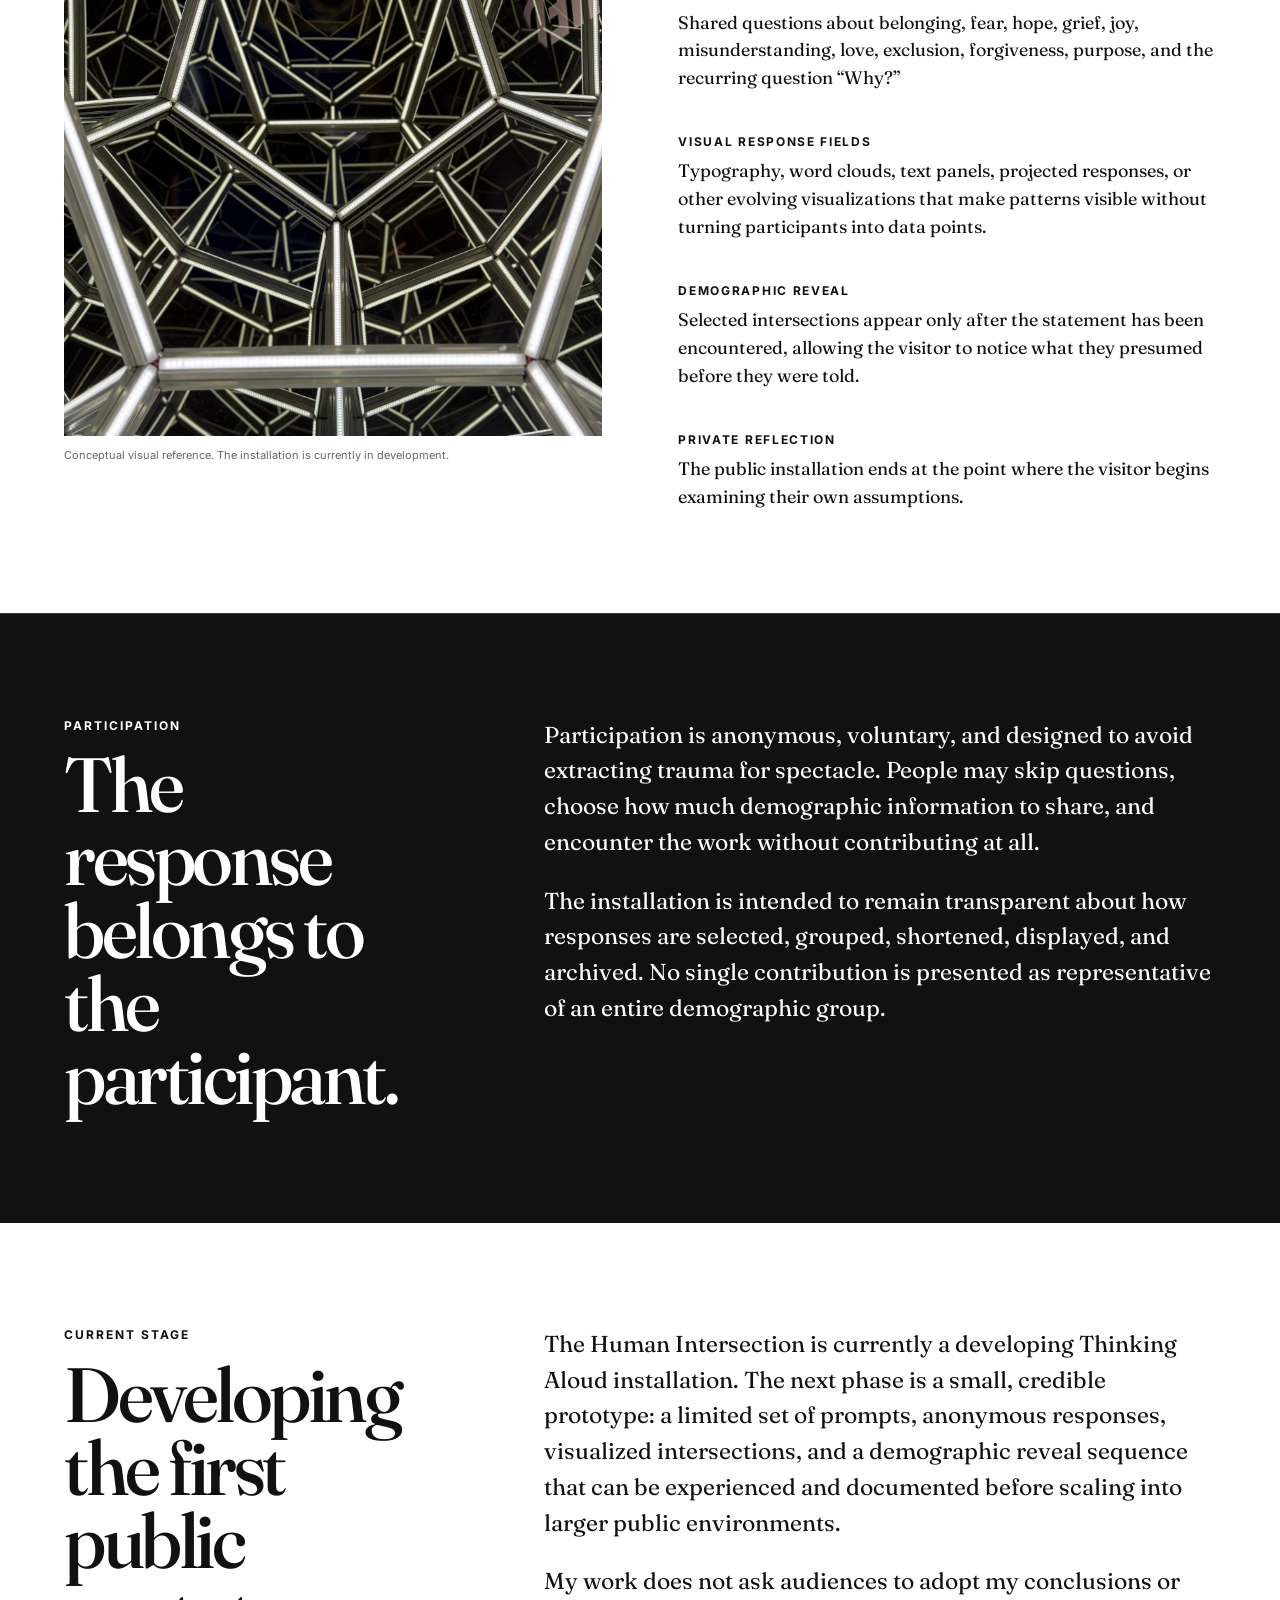
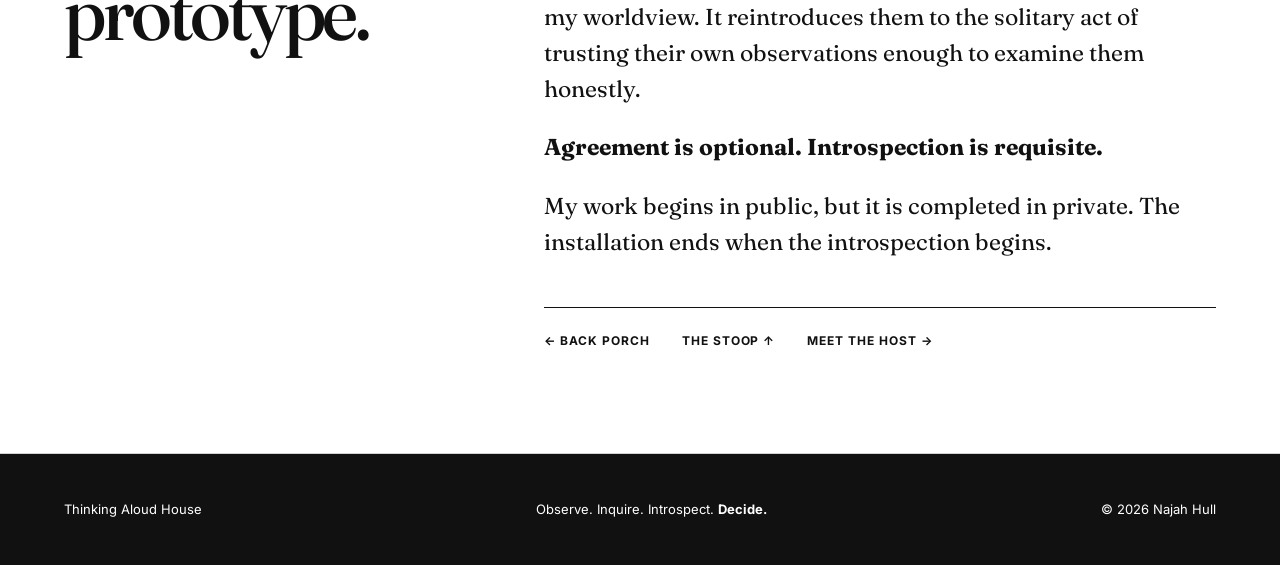
==== commit 8fb48610: "Align Human Intersection navigation with House rooms" ====
--- a/human-intersection.html
+++ b/human-intersection.html
@@ -18,8 +18,8 @@
 <header class="site-header">
   <a class="wordmark" href="index.html">Thinking Aloud House</a>
   <nav aria-label="Primary navigation">
-    <a href="index.html#field-notes">Field Notes</a>
-    <a href="index.html#poetry">Poetry</a>
+    <a href="index.html#field-notes">The Stoop</a>
+    <a href="index.html#poetry">Back Porch</a>
     <a href="index.html#about">About</a>
   </nav>
 </header>
@@ -119,7 +119,11 @@
         <p>My work does not ask audiences to adopt my conclusions or my worldview. It reintroduces them to the solitary act of trusting their own observations enough to examine them honestly.</p>
         <p><strong>Agreement is optional. Introspection is requisite.</strong></p>
         <p>My work begins in public, but it is completed in private. The installation ends when the introspection begins.</p>
-        <a class="text-link hi-back" href="index.html#human-intersection">← Back to the House</a>
+        <nav class="hi-return-nav" aria-label="Return to the House">
+          <a href="index.html#poetry">← Back Porch</a>
+          <a href="index.html#field-notes">The Stoop ↑</a>
+          <a href="index.html#about">Meet the host →</a>
+        </nav>
       </div>
     </div>
   </section>
--- a/styles.css
+++ b/styles.css
@@ -298,3 +298,153 @@
   .hi-step{border-right:0;border-bottom:1px solid #111;min-height:0}
   .hi-step:last-child{border-bottom:0}
 }
+
+
+/* Threshold — choose your own route */
+.matrix-copy h2{
+  max-width:1120px;
+  margin-left:auto;
+  margin-right:auto;
+  font-size:clamp(48px,5.6vw,92px);
+}
+.threshold-adventure{
+  margin:1.5rem 0 2rem;
+  font-family:var(--sans);
+  font-size:clamp(20px,2vw,30px);
+  font-weight:700;
+}
+.threshold-copy{
+  max-width:920px;
+  margin:0 auto;
+}
+.threshold-why{
+  margin:.15em 0 .25em;
+  font-size:clamp(74px,10vw,160px);
+  line-height:1;
+  font-weight:600;
+  letter-spacing:-.05em;
+}
+.threshold-wander{
+  margin:0 0 2rem;
+  font-family:var(--sans);
+  font-size:16px;
+}
+
+/* House directory + cross-room navigation */
+.house-directory{
+  display:grid;
+  grid-template-columns:repeat(3,minmax(0,1fr));
+  gap:1px;
+  margin-top:6vw;
+  border:1px solid #111;
+  background:#111;
+}
+.house-door{
+  min-height:170px;
+  display:flex;
+  justify-content:space-between;
+  align-items:center;
+  gap:1.5rem;
+  padding:2rem;
+  background:#fff;
+  color:#111;
+  text-decoration:none;
+  transition:background .2s ease,color .2s ease;
+}
+.house-door:hover,.house-door:focus{
+  background:#111;
+  color:#fff;
+}
+.house-door small,.room-nav small{
+  display:block;
+  margin-bottom:.25rem;
+  font-family:var(--sans);
+  text-transform:uppercase;
+  letter-spacing:.13em;
+  font-size:10px;
+  font-weight:700;
+}
+.house-door strong{
+  display:block;
+  font-size:clamp(26px,2.5vw,42px);
+  font-weight:500;
+}
+.door-arrow,.room-arrow{
+  font-family:var(--sans);
+  font-size:clamp(28px,3vw,46px);
+  line-height:1;
+}
+.room-nav{
+  display:grid;
+  grid-template-columns:1fr 1fr;
+  max-width:1500px;
+  margin:7vw auto 0;
+  border-top:1px solid currentColor;
+  border-bottom:1px solid currentColor;
+}
+.room-nav a{
+  min-height:125px;
+  display:flex;
+  justify-content:space-between;
+  align-items:center;
+  gap:1.5rem;
+  padding:1.4rem 1.6rem;
+  color:inherit;
+  text-decoration:none;
+}
+.room-nav a+a{border-left:1px solid currentColor}
+.room-nav a:hover,.room-nav a:focus{background:rgba(255,255,255,.18)}
+.field-notes .room-nav a:hover,.field-notes .room-nav a:focus,
+.jack-section .room-nav a:hover,.jack-section .room-nav a:focus{background:rgba(0,0,0,.06)}
+.room-nav strong{
+  display:block;
+  font-size:clamp(22px,2vw,34px);
+  font-weight:500;
+}
+.room-nav a:last-child{text-align:right}
+.about-house-nav,.hi-return-nav{
+  display:flex;
+  flex-wrap:wrap;
+  gap:1rem 2rem;
+  margin-top:3rem;
+  padding-top:1.5rem;
+  border-top:1px solid var(--line);
+  font-family:var(--sans);
+  font-size:12px;
+  font-weight:700;
+  text-transform:uppercase;
+  letter-spacing:.08em;
+}
+.about-house-nav a,.hi-return-nav a{color:inherit;text-decoration:none}
+.hi-return-nav{border-color:currentColor}
+
+@media(max-width:900px){
+  .site-header{
+    gap:1rem;
+  }
+  .site-header nav{
+    display:flex;
+    gap:14px;
+    max-width:68vw;
+    overflow-x:auto;
+    white-space:nowrap;
+    scrollbar-width:none;
+  }
+  .site-header nav::-webkit-scrollbar{display:none}
+  .site-header nav a{font-size:12px}
+}
+@media(max-width:700px){
+  .house-directory{grid-template-columns:1fr}
+  .house-door{min-height:110px}
+  .room-nav{grid-template-columns:1fr}
+  .room-nav a+a{border-left:0;border-top:1px solid currentColor}
+  .room-nav a{min-height:100px}
+}
+@media(max-width:520px){
+  .site-header{display:block}
+  .site-header nav{
+    max-width:100%;
+    margin-top:.55rem;
+  }
+  .threshold-why{font-size:30vw}
+}
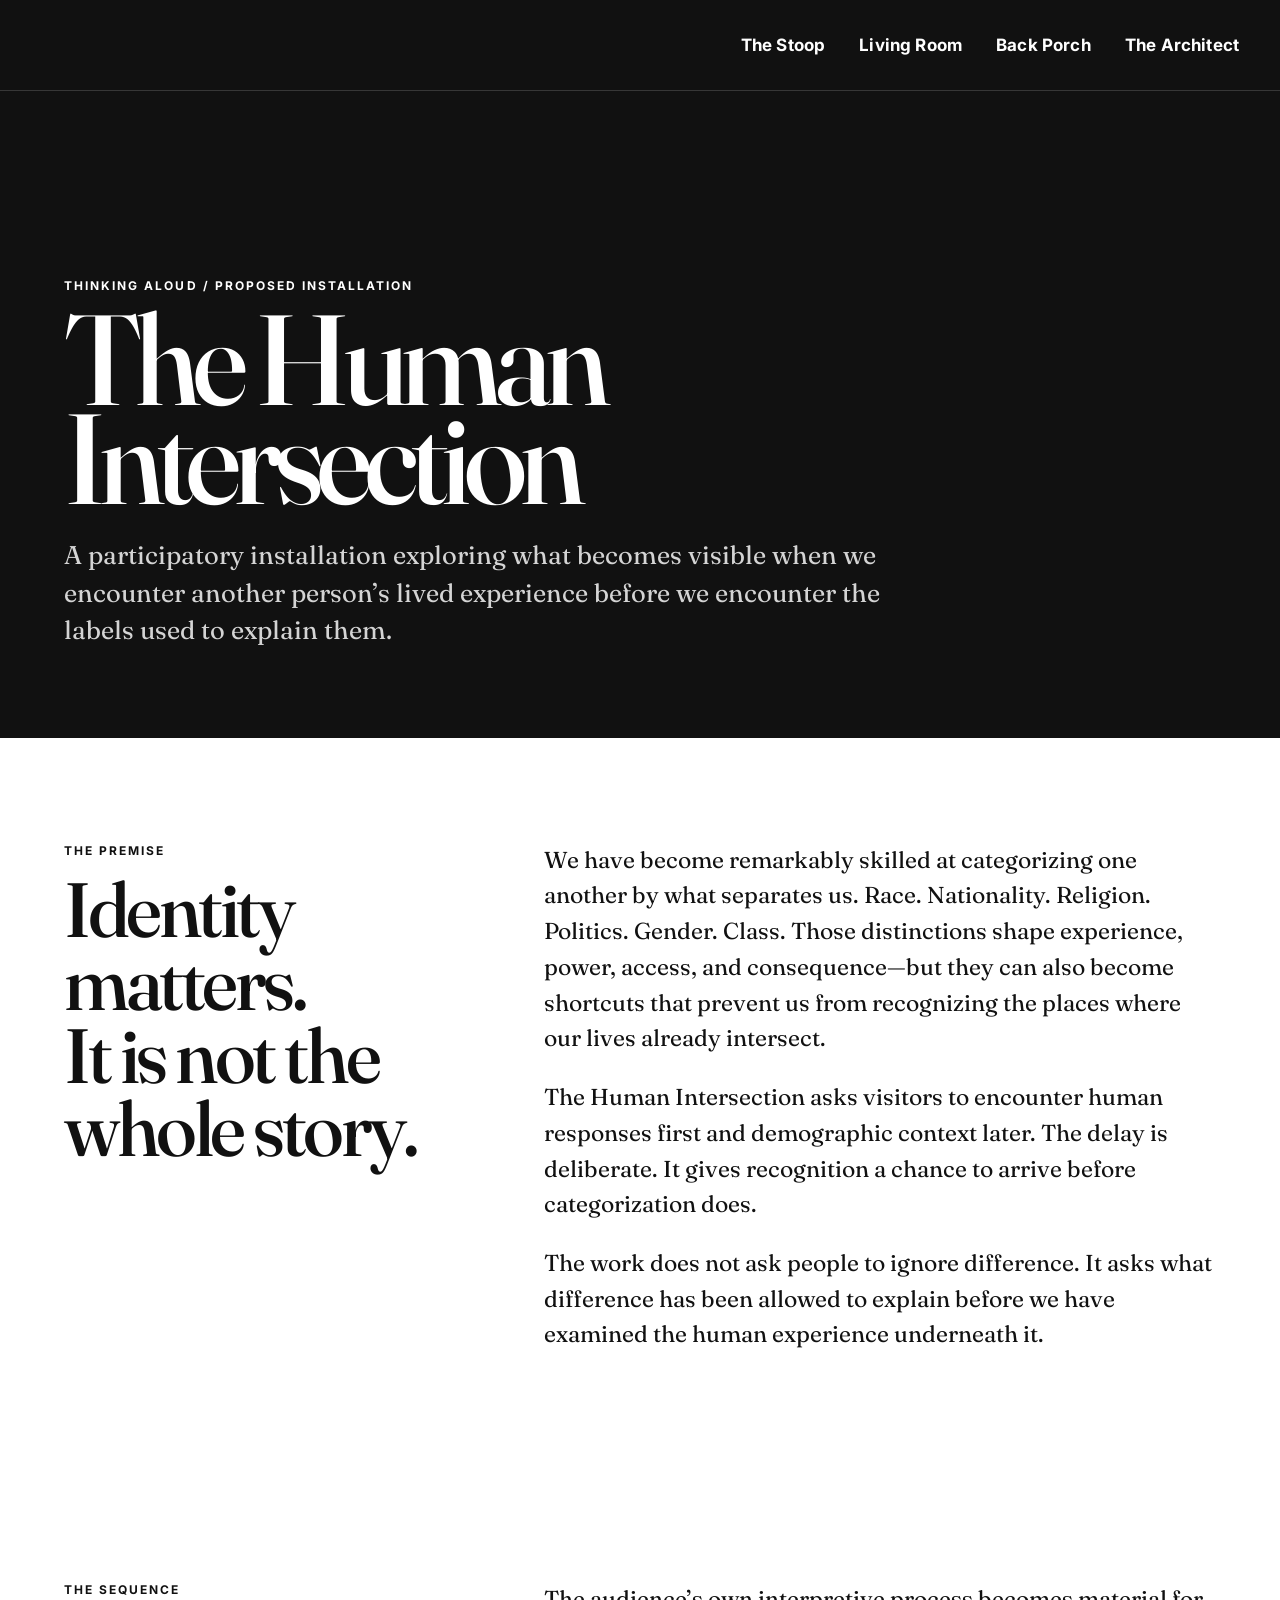
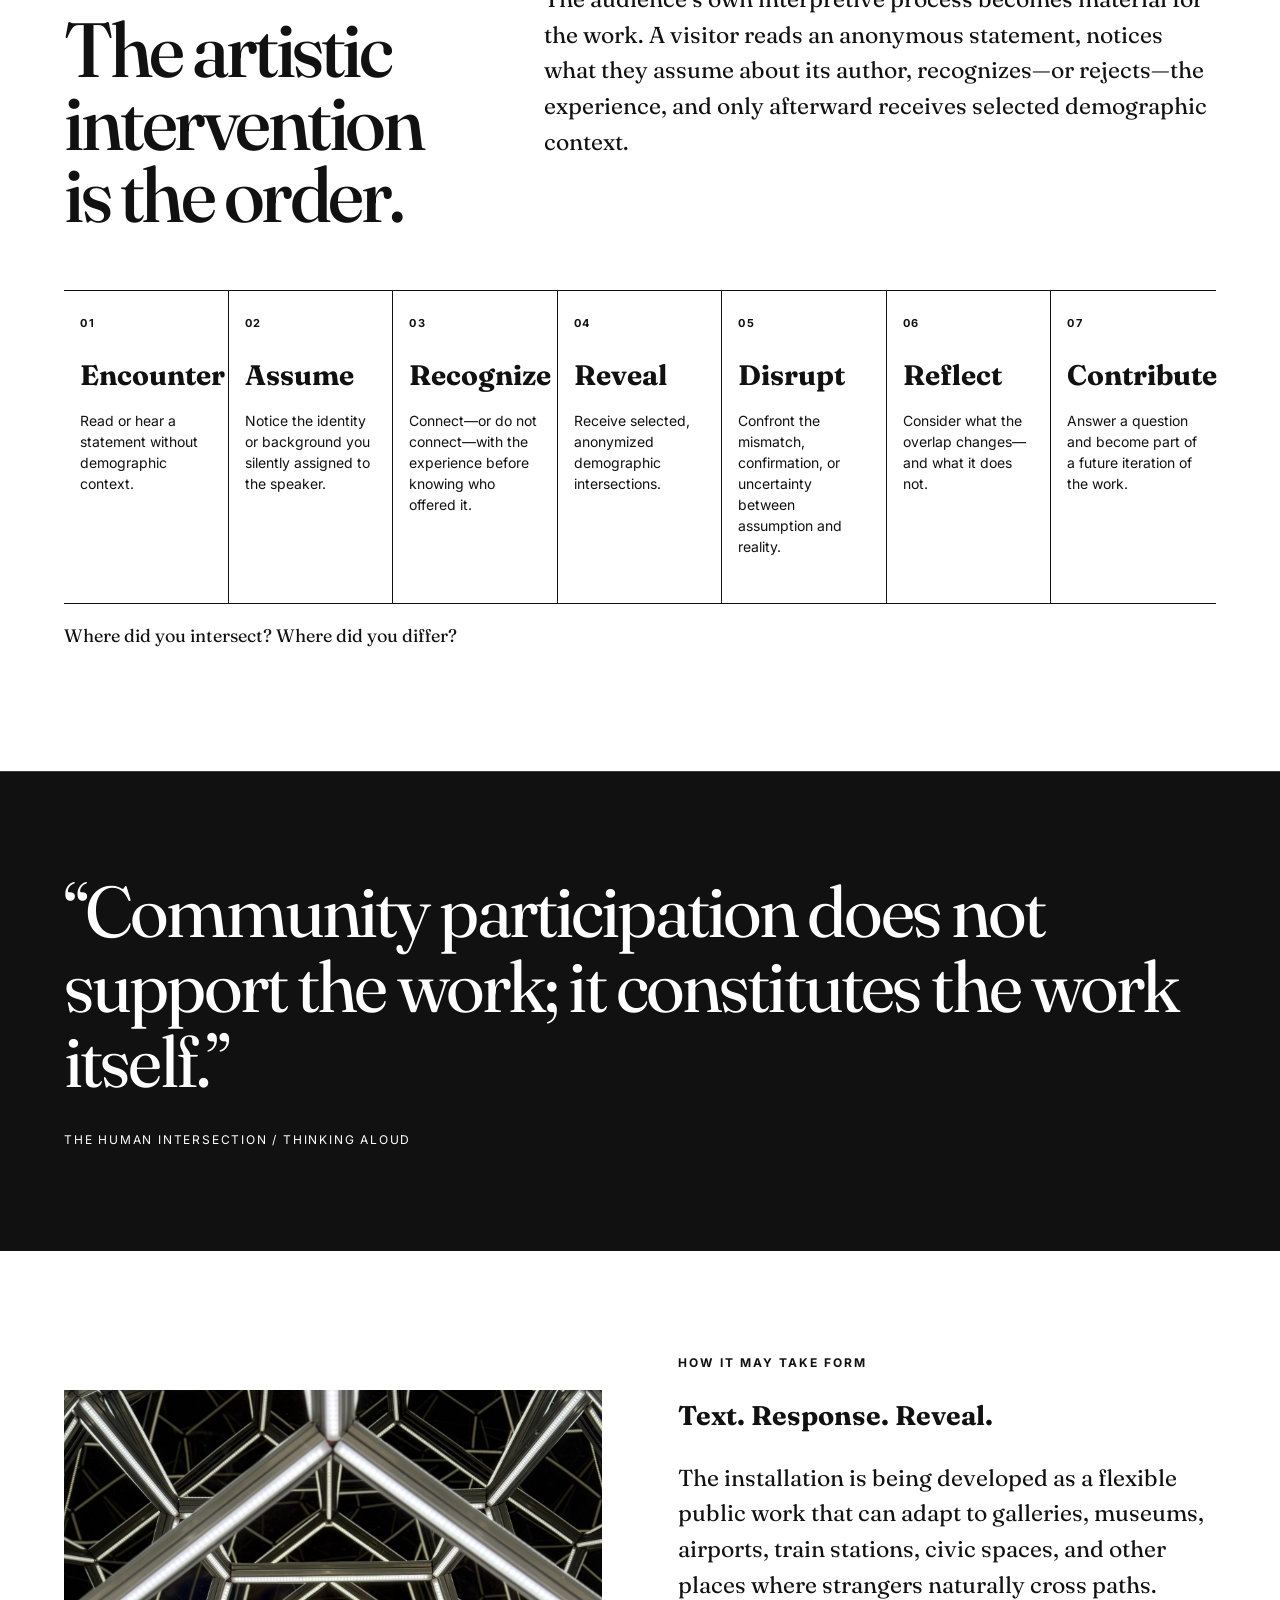
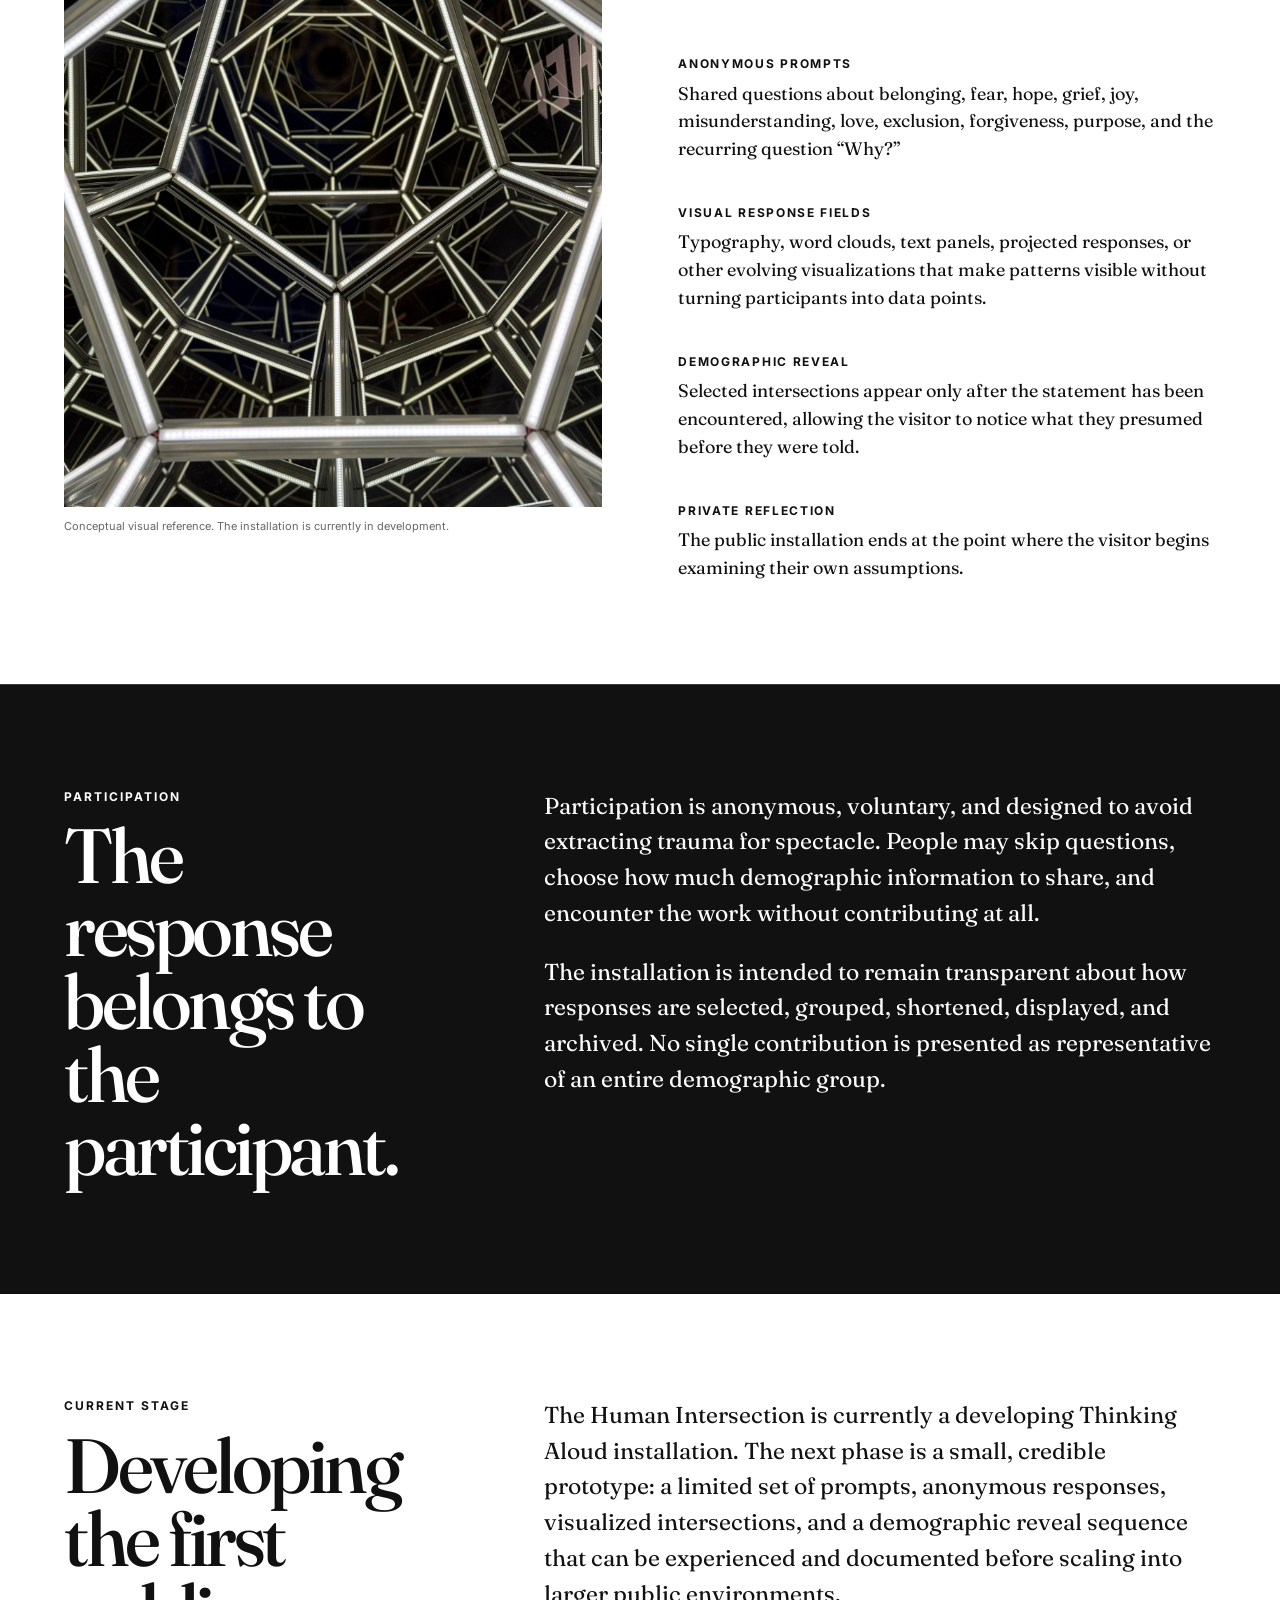
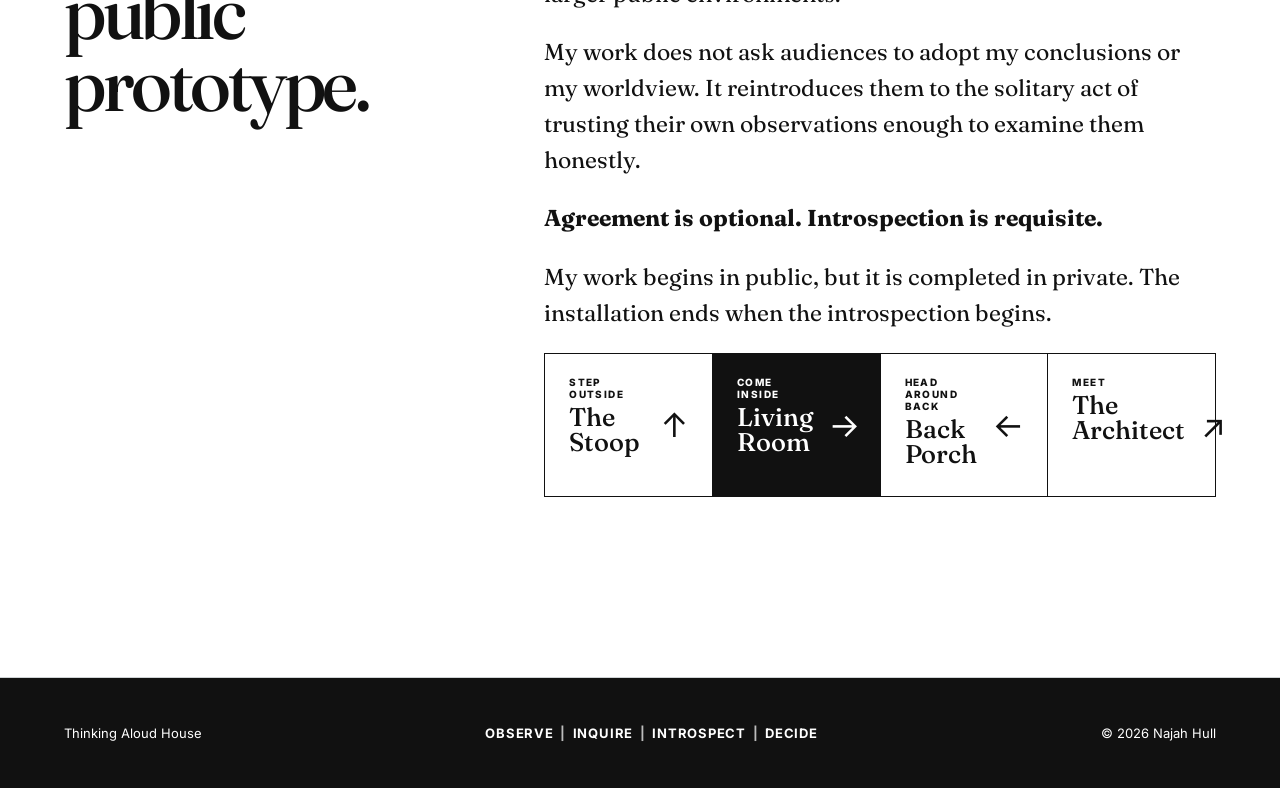
==== commit 641b5e63: "Align full installation page with House navigation" ====
--- a/human-intersection.html
+++ b/human-intersection.html
@@ -16,11 +16,11 @@
 <a class="skip-link" href="#main">Skip to content</a>
 
 <header class="site-header">
-  <a class="wordmark" href="index.html">Thinking Aloud House</a>
   <nav aria-label="Primary navigation">
     <a href="index.html#field-notes">The Stoop</a>
+    <a href="index.html#human-intersection">Living Room</a>
     <a href="index.html#poetry">Back Porch</a>
-    <a href="index.html#about">About</a>
+    <a href="index.html#about">The Architect</a>
   </nav>
 </header>
 
@@ -67,6 +67,7 @@
       <div class="hi-step"><span>06</span><h3>Reflect</h3><p>Consider what the overlap changes—and what it does not.</p></div>
       <div class="hi-step"><span>07</span><h3>Contribute</h3><p>Answer a question and become part of a future iteration of the work.</p></div>
     </div>
+    <p class="hi-reflection-prompt">Where did you intersect? Where did you differ?</p>
   </section>
 
   <section class="hi-section">
@@ -119,10 +120,11 @@
         <p>My work does not ask audiences to adopt my conclusions or my worldview. It reintroduces them to the solitary act of trusting their own observations enough to examine them honestly.</p>
         <p><strong>Agreement is optional. Introspection is requisite.</strong></p>
         <p>My work begins in public, but it is completed in private. The installation ends when the introspection begins.</p>
-        <nav class="hi-return-nav" aria-label="Return to the House">
-          <a href="index.html#poetry">← Back Porch</a>
-          <a href="index.html#field-notes">The Stoop ↑</a>
-          <a href="index.html#about">Meet the host →</a>
+        <nav class="house-nav hi-house-nav" aria-label="Return to the House">
+          <a class="house-nav-item" href="index.html#field-notes"><small>Step outside</small><strong>The Stoop</strong><b>↑</b></a>
+          <span class="house-nav-item is-current"><small>Come inside</small><strong>Living Room</strong><b>→</b></span>
+          <a class="house-nav-item" href="index.html#poetry"><small>Head around back</small><strong>Back Porch</strong><b>←</b></a>
+          <a class="house-nav-item" href="index.html#about"><small>Meet</small><strong>The Architect</strong><b>↗</b></a>
         </nav>
       </div>
     </div>
@@ -131,7 +133,7 @@
 
 <footer>
   <p>Thinking Aloud House</p>
-  <p>Observe. Inquire. Introspect. <strong>Decide.</strong></p>
+  <p class="footer-framework">OBSERVE <span>|</span> INQUIRE <span>|</span> INTROSPECT <span>|</span> <strong>DECIDE</strong></p>
   <p>© <span id="year"></span> Najah Hull</p>
 </footer>
 </body>
--- a/styles.css
+++ b/styles.css
@@ -1,4 +1,4 @@
-:root{--ink:#171717;--paper:#fff;--field:#d7e1e4;--field-ink:#172329;--accent:#2857ff;--line:#cfd3d5;--serif:"Fraunces",Georgia,serif;--sans:"Inter",Arial,sans-serif}*{box-sizing:border-box}html{scroll-behavior:smooth}body{margin:0;background:var(--paper);color:var(--ink);font-family:var(--serif);font-size:18px;line-height:1.55}.skip-link{position:absolute;left:-9999px}.skip-link:focus{left:1rem;top:1rem;background:#fff;padding:.5rem;z-index:99}.sr-only{position:absolute;width:1px;height:1px;padding:0;margin:-1px;overflow:hidden;clip:rect(0,0,0,0);white-space:nowrap;border:0}.site-header{position:absolute;z-index:20;top:0;left:0;right:0;display:flex;justify-content:space-between;align-items:center;padding:22px 3.2vw;color:#fff;font-family:var(--sans)}.wordmark,.site-header a{color:inherit;text-decoration:none}.wordmark{font-size:18px;font-weight:700}.site-header nav{display:flex;gap:28px}.site-header nav a{font-size:15px;font-weight:600;position:relative;padding:8px 0}.site-header nav a:after,.text-link:after,.reveal-link:after{content:"";position:absolute;left:0;right:100%;bottom:2px;height:2px;background:currentColor;transition:right .25s ease}.site-header nav a:hover:after,.site-header nav a:focus:after,.text-link:hover:after,.text-link:focus:after,.reveal-link:hover:after,.reveal-link:focus:after{right:0}.hero{height:92vh;min-height:680px;position:relative;display:grid;place-items:center;overflow:hidden;color:#fff}.hero>img{position:absolute;inset:0;width:100%;height:100%;object-fit:cover}.hero-shade{position:absolute;inset:0;background:linear-gradient(90deg,rgba(0,0,0,.42),rgba(0,0,0,.18) 55%,rgba(0,0,0,.35))}.hero-copy{position:relative;text-align:center;max-width:1000px;padding:6rem 2rem 2rem}.eyebrow{font-family:var(--sans);text-transform:uppercase;letter-spacing:.17em;font-size:12px;font-weight:700;margin:0 0 14px}.hero h1{font-size:clamp(74px,8.2vw,148px);line-height:.78;letter-spacing:-.045em;margin:.15em 0 .32em;font-weight:600}.motto{font-family:var(--sans);text-transform:uppercase;letter-spacing:.19em;font-size:14px;margin:0 0 28px}.text-link,.reveal-link{display:inline-block;position:relative;color:inherit;text-decoration:none;font-family:var(--sans);font-weight:700;letter-spacing:.08em;text-transform:uppercase;font-size:14px;padding:10px 0;border:0;background:none;cursor:pointer}.text-link span,.reveal-link span{display:inline-block;margin-left:9px;transition:transform .2s}.text-link:hover span,.reveal-link:hover span{transform:translate(3px,3px)}.light{color:#fff}.matrix-intro{min-height:70vh;display:grid;place-items:center;padding:8vw 6vw;background:#fff}.matrix-copy{max-width:1050px;text-align:center}.matrix-copy h2,.vestibule h2,.section-heading h2,.jack-intro h2,.intersection h2,.about h2{font-size:clamp(56px,6.5vw,108px);line-height:.98;letter-spacing:-.045em;margin:.1em 0 .35em;font-weight:500}.lead{font-size:clamp(21px,2vw,31px);line-height:1.45}.matrix-route{display:flex;justify-content:center;align-items:center;gap:18px;margin:48px 0 34px;font-family:var(--sans);font-size:clamp(18px,2.4vw,34px);font-weight:700}.matrix-route span:nth-of-type(2){transform:translateY(-14px)}.matrix-route span:nth-of-type(3){transform:translateY(10px)}.matrix-route span:nth-of-type(4){transform:translateY(-8px)}.matrix-route span:nth-of-type(5){transform:translateY(15px)}.vestibule{padding:9vw 5vw;background:#fff;border-top:1px solid var(--line)}.vestibule-grid{display:grid;grid-template-columns:1.05fr .95fr;gap:7vw;align-items:start}.vestibule h2{font-size:clamp(52px,5.7vw,98px)}.vestibule-body{padding-top:2rem}.rules{display:grid;grid-template-columns:1fr 1fr;margin-top:7vw;border-top:2px solid #111;border-bottom:2px solid #111}.rules p{font-family:var(--sans);font-size:clamp(24px,3vw,48px);font-weight:700;margin:0;padding:2.2rem 1rem 2.2rem 0}.rules p+ p{border-left:2px solid #111;padding-left:2.2rem}.house-principle{font-size:clamp(28px,3vw,50px);margin:5vw 0 0;max-width:1200px}.house-principle strong{display:block;font-style:normal}.field-notes{background:var(--field);color:var(--field-ink);padding:8vw 5vw 10vw;overflow:hidden}.section-heading{display:flex;justify-content:space-between;gap:5vw;align-items:end;margin-bottom:6vw}.section-heading>p{max-width:420px;font-family:var(--sans);font-size:16px}.section-heading h2{margin-bottom:0}.polaroid-field{display:grid;grid-template-columns:repeat(3,minmax(0,1fr));gap:7vw 5vw;align-items:start;max-width:1500px;margin:auto}.flip-card{perspective:1400px;min-height:540px;cursor:pointer;outline:none}.flip-inner{position:relative;width:100%;height:540px;transform-style:preserve-3d;transition:transform .7s cubic-bezier(.2,.75,.2,1)}.flip-card:hover .flip-inner,.flip-card:focus .flip-inner,.flip-card.flipped .flip-inner{transform:rotateY(180deg)}.flip-front,.flip-back{position:absolute;inset:0;backface-visibility:hidden}.polaroid{background:#fff;padding:18px 18px 24px;box-shadow:0 20px 42px rgba(20,32,38,.18);display:flex;flex-direction:column}.polaroid img{width:100%;height:390px;object-fit:cover;display:block}.polaroid-note{padding:16px 6px 2px}.polaroid-note span,.registry{font-family:var(--sans);font-size:11px;letter-spacing:.12em;text-transform:uppercase}.polaroid-note h3{font-family:"Comic Sans MS","Bradley Hand",cursive;font-size:clamp(25px,2.1vw,38px);line-height:1.05;margin:.3rem 0 0;font-weight:400}.flip-back{background:#fff;padding:36px;transform:rotateY(180deg);box-shadow:0 20px 42px rgba(20,32,38,.18);font-size:19px;overflow:auto}.tilt-a{transform:rotate(-2deg)}.tilt-b{transform:rotate(1.8deg);margin-top:4vw}.tilt-c{transform:rotate(-1deg)}.tilt-d{transform:rotate(2.4deg);margin-top:-1vw}.tilt-e{transform:rotate(-2.6deg);margin-top:4vw}.tilt-f{transform:rotate(1.3deg)}.jack-section{padding:9vw 5vw;background:#fff}.jack-intro{max-width:920px;margin:0 auto 5vw}.jack-intro h2{margin-bottom:.1em}.date{font-family:var(--sans);font-size:13px;letter-spacing:.12em;text-transform:uppercase}.poem{font-size:clamp(21px,2vw,30px);line-height:1.5}.opening{margin:3rem 0 2rem}.jack-reveal{position:relative;margin-top:5vw}.jack-collage{position:relative;height:1200px;max-width:1500px;margin:0 auto}.jack-collage img{position:absolute;object-fit:cover;box-shadow:0 18px 40px rgba(0,0,0,.15)}.j1{left:0;top:0;width:54%;height:36%}.j2{right:0;top:7%;width:43%;height:31%}.j3{left:7%;top:40%;width:30%;height:28%}.j4{left:39%;top:43%;width:29%;height:31%}.j5{right:3%;top:41%;width:27%;height:31%}.j6{left:22%;bottom:0;width:54%;height:27%}.full-poem{max-width:760px;margin:-360px auto 0;position:relative;background:rgba(255,255,255,.94);padding:4vw;box-shadow:0 20px 60px rgba(0,0,0,.12)}.intersection{padding:9vw 5vw 10vw;background:#111;color:#fff;min-height:100vh}.intersection-intro{text-align:center;max-width:1200px;margin:0 auto 6vw}.intersection h2{font-size:clamp(76px,9vw,160px);line-height:.78;margin:.2em 0 .35em}.intersection-intro .lead{max-width:800px;margin:auto}.nano-exhibit{background:#fff;color:#111;max-width:1050px;margin:0 auto;padding:clamp(32px,5vw,78px)}.nano-label{font-family:var(--sans);text-transform:uppercase;letter-spacing:.16em;font-size:12px;font-weight:700}.nano-exhibit h3{font-size:clamp(34px,4vw,64px);line-height:1.08;margin:.4em 0 1em}.nano-exhibit form{display:flex;border-bottom:3px solid #111}.nano-exhibit input{flex:1;border:0;background:transparent;padding:18px 0;font-family:var(--sans);font-size:clamp(22px,3vw,42px);outline:0;text-transform:uppercase}.nano-exhibit button{border:0;background:transparent;font-family:var(--sans);font-weight:700;text-transform:uppercase;cursor:pointer}.nano-note{font-family:var(--sans);font-size:13px}.intersection-link{display:block;width:max-content;margin:3rem auto 0;color:#fff}.about{display:grid;grid-template-columns:.9fr 1.1fr;gap:7vw;padding:10vw 5vw;background:#fff;align-items:center}.about-portrait{position:relative}.about-portrait img{display:block;width:100%;max-height:760px;object-fit:cover}.scribble{position:absolute;left:-1vw;bottom:5%;font-family:"Comic Sans MS","Bradley Hand",cursive;font-size:clamp(22px,3vw,48px);background:#fff;padding:.2em .4em;transform:rotate(-4deg)}.about h2{margin-bottom:.3em}.about-lede{font-size:clamp(28px,3vw,48px);line-height:1.18}.about-copy>p:not(.eyebrow):not(.about-lede){max-width:760px}.about .text-link{margin-top:1.5rem}footer{border-top:1px solid var(--line);padding:2rem 5vw;display:flex;justify-content:space-between;gap:2rem;font-family:var(--sans);font-size:13px}button,input{color:inherit}@media(max-width:900px){.site-header{position:absolute;align-items:flex-start}.site-header nav{display:none}.hero{min-height:640px}.hero h1{font-size:clamp(64px,17vw,100px)}.vestibule-grid,.about{grid-template-columns:1fr}.rules{grid-template-columns:1fr}.rules p+ p{border-left:0;border-top:2px solid #111;padding-left:0}.polaroid-field{grid-template-columns:1fr 1fr}.flip-card,.flip-inner{min-height:500px;height:500px}.polaroid img{height:350px}.jack-collage{height:850px}.full-poem{margin:-220px 4vw 0}.about-portrait{max-width:620px}.section-heading{display:block}.section-heading>p{margin-top:1rem}}@media(max-width:620px){body{font-size:17px}.hero{height:85vh}.matrix-intro,.vestibule,.field-notes,.jack-section,.intersection,.about{padding:18vw 6vw}.matrix-route{gap:8px;flex-wrap:wrap}.polaroid-field{grid-template-columns:1fr;gap:14vw}.tilt-a,.tilt-b,.tilt-c,.tilt-d,.tilt-e,.tilt-f{margin-top:0}.flip-card,.flip-inner{height:520px}.jack-collage{height:1100px}.jack-collage img{position:relative!important;inset:auto!important;width:78%!important;height:260px!important;display:block;margin:-18px auto 0}.jack-collage img:nth-child(even){margin-left:4%}.jack-collage img:nth-child(odd){margin-right:4%}.full-poem{margin:2rem 0 0;padding:8vw}.nano-exhibit form{display:block}.nano-exhibit button{padding:18px 0}.intersection h2{font-size:20vw}.about{gap:12vw}footer{display:block}footer p{margin:.3rem 0}}
+:root{--ink:#171717;--paper:#fff;--field:#d7e1e4;--field-ink:#172329;--accent:#2857ff;--line:#cfd3d5;--serif:"Fraunces",Georgia,serif;--sans:"Inter",Arial,sans-serif}*{box-sizing:border-box}html{scroll-behavior:smooth}body{margin:0;background:var(--paper);color:var(--ink);font-family:var(--serif);font-size:18px;line-height:1.55}.skip-link{position:absolute;left:-9999px}.skip-link:focus{left:1rem;top:1rem;background:#fff;padding:.5rem;z-index:99}.sr-only{position:absolute;width:1px;height:1px;padding:0;margin:-1px;overflow:hidden;clip:rect(0,0,0,0);white-space:nowrap;border:0}.site-header{position:absolute;z-index:20;top:0;left:0;right:0;display:flex;justify-content:space-between;align-items:center;padding:22px 3.2vw;color:#fff;font-family:var(--sans)}.wordmark,.site-header a{color:inherit;text-decoration:none}.wordmark{font-size:18px;font-weight:700}.site-header nav{display:flex;gap:28px}.site-header nav a{font-size:15px;font-weight:600;position:relative;padding:8px 0}.site-header nav a:after,.text-link:after,.reveal-link:after{content:"";position:absolute;left:0;right:100%;bottom:2px;height:2px;background:currentColor;transition:right .25s ease}.site-header nav a:hover:after,.site-header nav a:focus:after,.text-link:hover:after,.text-link:focus:after,.reveal-link:hover:after,.reveal-link:focus:after{right:0}.hero{height:92vh;min-height:680px;position:relative;display:grid;place-items:center;overflow:hidden;color:#fff}.hero>img{position:absolute;inset:0;width:100%;height:100%;object-fit:cover}.hero-shade{position:absolute;inset:0;background:linear-gradient(90deg,rgba(0,0,0,.42),rgba(0,0,0,.18) 55%,rgba(0,0,0,.35))}.hero-copy{position:relative;text-align:center;max-width:1000px;padding:6rem 2rem 2rem}.eyebrow{font-family:var(--sans);text-transform:uppercase;letter-spacing:.17em;font-size:12px;font-weight:700;margin:0 0 14px}.hero h1{font-size:clamp(74px,8.2vw,148px);line-height:.78;letter-spacing:-.045em;margin:.15em 0 .32em;font-weight:600}.motto{font-family:var(--sans);text-transform:uppercase;letter-spacing:.19em;font-size:14px;margin:0 0 28px}.text-link,.reveal-link{display:inline-block;position:relative;color:inherit;text-decoration:none;font-family:var(--sans);font-weight:700;letter-spacing:.08em;text-transform:uppercase;font-size:14px;padding:10px 0;border:0;background:none;cursor:pointer}.text-link span,.reveal-link span{display:inline-block;margin-left:9px;transition:transform .2s}.text-link:hover span,.reveal-link:hover span{transform:translate(3px,3px)}.light{color:#fff}.matrix-intro{min-height:70vh;display:grid;place-items:center;padding:8vw 6vw;background:#fff}.matrix-copy{max-width:1050px;text-align:center}.matrix-copy h2,.vestibule h2,.section-heading h2,.jack-intro h2,.intersection h2,.about h2{font-size:clamp(56px,6.5vw,108px);line-height:.98;letter-spacing:-.045em;margin:.1em 0 .35em;font-weight:500}.lead{font-size:clamp(21px,2vw,31px);line-height:1.45}.matrix-route{display:flex;justify-content:center;align-items:center;gap:18px;margin:48px 0 34px;font-family:var(--sans);font-size:clamp(18px,2.4vw,34px);font-weight:700}.matrix-route span:nth-of-type(2){transform:translateY(-14px)}.matrix-route span:nth-of-type(3){transform:translateY(10px)}.matrix-route span:nth-of-type(4){transform:translateY(-8px)}.matrix-route span:nth-of-type(5){transform:translateY(15px)}.vestibule{padding:9vw 5vw;background:#fff;border-top:1px solid var(--line)}.vestibule-grid{display:grid;grid-template-columns:1.05fr .95fr;gap:7vw;align-items:start}.vestibule h2{font-size:clamp(52px,5.7vw,98px)}.vestibule-body{padding-top:2rem}.rules{display:grid;grid-template-columns:1fr 1fr;margin-top:7vw;border-top:2px solid #111;border-bottom:2px solid #111}.rules p{font-family:var(--sans);font-size:clamp(24px,3vw,48px);font-weight:700;margin:0;padding:2.2rem 1rem 2.2rem 0}.rules p+ p{border-left:2px solid #111;padding-left:2.2rem}.house-principle{font-size:clamp(28px,3vw,50px);margin:5vw 0 0;max-width:1200px}.house-principle strong{display:block;font-style:normal}.field-notes{background:var(--field);color:var(--field-ink);padding:8vw 5vw 10vw;overflow:hidden}.section-heading{display:flex;justify-content:space-between;gap:5vw;align-items:end;margin-bottom:6vw}.section-heading>p{max-width:420px;font-family:var(--sans);font-size:16px}.section-heading h2{margin-bottom:0}.polaroid-field{display:grid;grid-template-columns:repeat(3,minmax(0,1fr));gap:7vw 5vw;align-items:start;max-width:1500px;margin:auto}.flip-card{perspective:1400px;min-height:540px;cursor:pointer;outline:none}.flip-inner{position:relative;width:100%;height:540px;transform-style:preserve-3d;transition:transform .7s cubic-bezier(.2,.75,.2,1)}.flip-card.flipped .flip-inner{transform:rotateY(180deg)}@media (hover:hover) and (pointer:fine){.flip-card:hover .flip-inner{transform:rotateY(180deg)}}.flip-front,.flip-back{position:absolute;inset:0;backface-visibility:hidden}.polaroid{background:#fff;padding:18px 18px 24px;box-shadow:0 20px 42px rgba(20,32,38,.18);display:flex;flex-direction:column}.polaroid img{width:100%;height:390px;object-fit:cover;display:block}.polaroid-note{padding:16px 6px 2px}.polaroid-note span,.registry{font-family:var(--sans);font-size:11px;letter-spacing:.12em;text-transform:uppercase}.polaroid-note h3{font-family:"Comic Sans MS","Bradley Hand",cursive;font-size:clamp(25px,2.1vw,38px);line-height:1.05;margin:.3rem 0 0;font-weight:400}.flip-back{background:#fff;padding:36px;transform:rotateY(180deg);box-shadow:0 20px 42px rgba(20,32,38,.18);font-size:19px;overflow:auto}.tilt-a{transform:rotate(-2deg)}.tilt-b{transform:rotate(1.8deg);margin-top:4vw}.tilt-c{transform:rotate(-1deg)}.tilt-d{transform:rotate(2.4deg);margin-top:-1vw}.tilt-e{transform:rotate(-2.6deg);margin-top:4vw}.tilt-f{transform:rotate(1.3deg)}.jack-section{padding:9vw 5vw;background:#fff}.jack-intro{max-width:920px;margin:0 auto 5vw}.jack-intro h2{margin-bottom:.1em}.date{font-family:var(--sans);font-size:13px;letter-spacing:.12em;text-transform:uppercase}.poem{font-size:clamp(21px,2vw,30px);line-height:1.5}.opening{margin:3rem 0 2rem}.jack-reveal{position:relative;margin-top:5vw}.jack-collage{position:relative;height:1200px;max-width:1500px;margin:0 auto}.jack-collage img{position:absolute;object-fit:cover;box-shadow:0 18px 40px rgba(0,0,0,.15)}.j1{left:0;top:0;width:54%;height:36%}.j2{right:0;top:7%;width:43%;height:31%}.j3{left:7%;top:40%;width:30%;height:28%}.j4{left:39%;top:43%;width:29%;height:31%}.j5{right:3%;top:41%;width:27%;height:31%}.j6{left:22%;bottom:0;width:54%;height:27%}.full-poem{max-width:760px;margin:-360px auto 0;position:relative;background:rgba(255,255,255,.94);padding:4vw;box-shadow:0 20px 60px rgba(0,0,0,.12)}.intersection{padding:9vw 5vw 10vw;background:#111;color:#fff;min-height:100vh}.intersection-intro{text-align:center;max-width:1200px;margin:0 auto 6vw}.intersection h2{font-size:clamp(76px,9vw,160px);line-height:.78;margin:.2em 0 .35em}.intersection-intro .lead{max-width:800px;margin:auto}.nano-exhibit{background:#fff;color:#111;max-width:1050px;margin:0 auto;padding:clamp(32px,5vw,78px)}.nano-label{font-family:var(--sans);text-transform:uppercase;letter-spacing:.16em;font-size:12px;font-weight:700}.nano-exhibit h3{font-size:clamp(34px,4vw,64px);line-height:1.08;margin:.4em 0 1em}.nano-exhibit form{display:flex;border-bottom:3px solid #111}.nano-exhibit input{flex:1;border:0;background:transparent;padding:18px 0;font-family:var(--sans);font-size:clamp(22px,3vw,42px);outline:0;text-transform:uppercase}.nano-exhibit button{border:0;background:transparent;font-family:var(--sans);font-weight:700;text-transform:uppercase;cursor:pointer}.nano-note{font-family:var(--sans);font-size:13px}.intersection-link{display:block;width:max-content;margin:3rem auto 0;color:#fff}.about{display:grid;grid-template-columns:.9fr 1.1fr;gap:7vw;padding:10vw 5vw;background:#fff;align-items:center}.about-portrait{position:relative}.about-portrait img{display:block;width:100%;max-height:760px;object-fit:cover}.scribble{position:absolute;left:-1vw;bottom:5%;font-family:"Comic Sans MS","Bradley Hand",cursive;font-size:clamp(22px,3vw,48px);background:#fff;padding:.2em .4em;transform:rotate(-4deg)}.about h2{margin-bottom:.3em}.about-lede{font-size:clamp(28px,3vw,48px);line-height:1.18}.about-copy>p:not(.eyebrow):not(.about-lede){max-width:760px}.about .text-link{margin-top:1.5rem}footer{border-top:1px solid var(--line);padding:2rem 5vw;display:flex;justify-content:space-between;gap:2rem;font-family:var(--sans);font-size:13px}button,input{color:inherit}@media(max-width:900px){.site-header{position:absolute;align-items:flex-start}.site-header nav{display:none}.hero{min-height:640px}.hero h1{font-size:clamp(64px,17vw,100px)}.vestibule-grid,.about{grid-template-columns:1fr}.rules{grid-template-columns:1fr}.rules p+ p{border-left:0;border-top:2px solid #111;padding-left:0}.polaroid-field{grid-template-columns:1fr 1fr}.flip-card,.flip-inner{min-height:500px;height:500px}.polaroid img{height:350px}.jack-collage{height:850px}.full-poem{margin:-220px 4vw 0}.about-portrait{max-width:620px}.section-heading{display:block}.section-heading>p{margin-top:1rem}}@media(max-width:620px){body{font-size:17px}.hero{height:85vh}.matrix-intro,.vestibule,.field-notes,.jack-section,.intersection,.about{padding:18vw 6vw}.matrix-route{gap:8px;flex-wrap:wrap}.polaroid-field{grid-template-columns:1fr;gap:14vw}.tilt-a,.tilt-b,.tilt-c,.tilt-d,.tilt-e,.tilt-f{margin-top:0}.flip-card,.flip-inner{height:520px}.jack-collage{height:1100px}.jack-collage img{position:relative!important;inset:auto!important;width:78%!important;height:260px!important;display:block;margin:-18px auto 0}.jack-collage img:nth-child(even){margin-left:4%}.jack-collage img:nth-child(odd){margin-right:4%}.full-poem{margin:2rem 0 0;padding:8vw}.nano-exhibit form{display:block}.nano-exhibit button{padding:18px 0}.intersection h2{font-size:20vw}.about{gap:12vw}footer{display:block}footer p{margin:.3rem 0}}
 
 
 /* The Jack — sequential image/poem layout */
@@ -448,3 +448,306 @@
   }
   .threshold-why{font-size:30vw}
 }
+
+
+/* September House review — unified architecture + navigation */
+.site-header{
+  justify-content:flex-end;
+  padding:24px 3.2vw;
+}
+.site-header nav{gap:34px}
+.site-header nav a{
+  font-size:17px;
+  font-weight:700;
+  letter-spacing:.01em;
+}
+.hero-copy{max-width:1120px}
+.motto{
+  font-size:clamp(16px,1.3vw,21px);
+  font-weight:700;
+  letter-spacing:.13em;
+  margin-bottom:24px;
+}
+.motto span,.footer-framework span,.threshold-wander span,.house-mantra span,.intersection-prompt span,.section-instruction span{
+  display:inline-block;
+  padding:0 .22em;
+  opacity:.72;
+}
+.hero .text-link{
+  font-size:16px;
+  letter-spacing:.11em;
+}
+.threshold-wander{
+  margin:0 0 2.25rem;
+  font-size:clamp(12px,1.15vw,16px);
+  font-weight:700;
+  letter-spacing:.1em;
+}
+.house-mantra{
+  margin:7vw 0 0;
+  padding:2rem 0;
+  border-top:1px solid #111;
+  border-bottom:1px solid #111;
+  font-family:var(--sans);
+  font-size:clamp(18px,2vw,30px);
+  line-height:1.4;
+  font-weight:700;
+  letter-spacing:.04em;
+  text-align:center;
+}
+.house-principle{
+  margin:4vw 0 0;
+  font-size:clamp(28px,3vw,50px);
+}
+.house-principle strong{display:block}
+
+/* One navigation language throughout the House */
+.house-nav{
+  display:grid;
+  grid-template-columns:repeat(4,minmax(0,1fr));
+  max-width:1500px;
+  margin:0 auto 6vw;
+  border:1px solid currentColor;
+  background:currentColor;
+  gap:1px;
+}
+.vestibule>.house-nav{margin-top:6vw;margin-bottom:0}
+.house-nav-item{
+  position:relative;
+  min-height:142px;
+  display:grid;
+  grid-template-columns:1fr auto;
+  grid-template-rows:auto 1fr;
+  align-items:center;
+  gap:.3rem 1rem;
+  padding:1.35rem 1.5rem;
+  background:#fff;
+  color:#111;
+  text-decoration:none;
+  transition:background .2s ease,color .2s ease;
+}
+.house-nav-item small{
+  grid-column:1;
+  font-family:var(--sans);
+  font-size:10px;
+  line-height:1.2;
+  font-weight:800;
+  letter-spacing:.14em;
+  text-transform:uppercase;
+}
+.house-nav-item strong{
+  grid-column:1;
+  align-self:start;
+  font-family:var(--serif);
+  font-size:clamp(23px,2vw,36px);
+  line-height:1;
+  font-weight:500;
+}
+.house-nav-item b{
+  grid-column:2;
+  grid-row:1 / 3;
+  align-self:center;
+  font-family:var(--sans);
+  font-size:clamp(28px,2.6vw,44px);
+  font-weight:400;
+}
+a.house-nav-item:hover,a.house-nav-item:focus,.house-nav-item.is-current{
+  background:#111;
+  color:#fff;
+}
+.house-nav-item.is-current{cursor:default}
+
+/* Field Notes — black architecture, work supplies the color */
+.field-notes{
+  background:#111;
+  color:#fff;
+}
+.section-heading-stacked{
+  display:block;
+  margin-bottom:5vw;
+}
+.section-heading-stacked h2{
+  margin:.05em 0 .18em;
+  font-size:clamp(72px,8vw,138px);
+}
+.section-instruction{
+  margin:.4rem 0 0;
+  font-family:var(--sans);
+  font-size:clamp(12px,1.1vw,15px);
+  line-height:1.4;
+  font-weight:800;
+  letter-spacing:.11em;
+  text-transform:uppercase;
+}
+.polaroid>img{
+  width:100%;
+  height:390px;
+  object-fit:cover;
+  display:block;
+}
+.polaroid-note .hand-label{
+  display:block;
+  width:100%;
+  height:auto;
+  max-height:64px;
+  object-fit:contain;
+  object-position:left center;
+  margin:.55rem 0 0;
+}
+.polaroid-note .hand-defiance{max-height:70px;width:74%}
+.polaroid-note .hand-possibility{max-height:88px;width:90%}
+.flip-back{color:#111}
+
+/* The Jack — poem and photographs run in parallel, not stanza-by-stanza */
+.jack-story{
+  grid-template-columns:minmax(230px,34%) minmax(0,1fr);
+  column-gap:clamp(3rem,6vw,7rem);
+  row-gap:0;
+  align-items:stretch;
+  max-width:1180px;
+}
+.jack-photo-stream{
+  display:flex;
+  flex-direction:column;
+  justify-content:space-between;
+  gap:clamp(2rem,4vw,4.5rem);
+  min-height:100%;
+}
+.jack-polaroid{
+  margin:0;
+  padding:12px 12px 30px;
+  background:#fff;
+  box-shadow:0 18px 40px rgba(0,0,0,.14);
+}
+.jack-polaroid img{
+  display:block;
+  width:100%;
+  aspect-ratio:4/3;
+  object-fit:cover;
+}
+.jack-poem-stream .jack-stanza{
+  margin:0 0 1.75rem;
+  padding:0;
+  align-self:auto;
+}
+.jack-poem-stream .jack-stanza p{
+  margin:0 0 1.25rem;
+}
+.jack-poem-stream .jack-stanza p:last-child{margin-bottom:0}
+.jack-poem-stream .jack-closing{
+  border-top:0;
+  padding-top:0;
+  margin-top:.4rem;
+}
+
+/* Living Room hierarchy + nano Top 10 */
+.intersection-intro .section-instruction{
+  margin:-1rem 0 2rem;
+}
+.intersection-prompt{
+  max-width:900px;
+  margin:2.2rem auto 0;
+  padding-top:1.5rem;
+  border-top:1px solid rgba(255,255,255,.35);
+  font-family:var(--sans);
+  font-size:clamp(12px,1.15vw,16px);
+  line-height:1.5;
+  font-weight:800;
+  letter-spacing:.08em;
+}
+.response-ranking-wrap{padding:2rem 0 .25rem}
+.response-ranking{
+  list-style:none;
+  margin:0;
+  padding:0;
+  border-top:1px solid #111;
+}
+.response-ranking li{
+  display:grid;
+  grid-template-columns:48px 1fr auto;
+  align-items:baseline;
+  gap:1rem;
+  padding:.85rem 0;
+  border-bottom:1px solid #c8c8c8;
+  font-family:var(--sans);
+}
+.response-ranking .rank-number{
+  font-size:11px;
+  font-weight:700;
+  letter-spacing:.12em;
+  color:#777;
+}
+.response-ranking strong{
+  font-family:var(--serif);
+  font-size:clamp(22px,2vw,32px);
+  font-weight:500;
+}
+.response-ranking .rank-count{
+  font-size:clamp(18px,1.7vw,26px);
+  font-weight:700;
+}
+.response-disclosure{margin-top:2rem}
+
+/* The Architect */
+.about-section{
+  padding:9vw 5vw 10vw;
+  background:#fff;
+  color:#111;
+}
+.about-section .about{
+  padding:2vw 0 0;
+}
+.about-portrait .scribble{display:none}
+
+/* Footer framework */
+.footer-framework{
+  font-weight:700;
+  letter-spacing:.06em;
+}
+
+@media(max-width:900px){
+  .site-header nav{
+    gap:22px;
+    max-width:100%;
+  }
+  .site-header nav a{font-size:14px}
+  .house-nav{grid-template-columns:1fr 1fr}
+  .house-nav-item{min-height:112px}
+  .jack-story{grid-template-columns:minmax(180px,34%) minmax(0,1fr);column-gap:2.5rem}
+  .polaroid>img{height:350px}
+}
+@media(max-width:700px){
+  .house-nav{
+    grid-template-columns:1fr 1fr;
+    margin-bottom:12vw;
+  }
+  .house-nav-item{
+    min-height:94px;
+    padding:1rem;
+  }
+  .house-nav-item strong{font-size:22px}
+  .jack-story{grid-template-columns:1fr}
+  .jack-photo-stream{
+    display:grid;
+    grid-template-columns:1fr 1fr;
+    gap:1rem;
+    margin-bottom:2.5rem;
+  }
+  .jack-polaroid{
+    transform:none!important;
+    padding:8px 8px 20px;
+  }
+  .jack-poem-stream .jack-stanza{margin-bottom:1.5rem}
+}
+@media(max-width:520px){
+  .site-header{display:flex;padding:14px 5vw}
+  .site-header nav{margin-top:0;gap:18px}
+  .site-header nav a{font-size:12px}
+  .motto{font-size:12px;letter-spacing:.08em}
+  .house-nav{grid-template-columns:1fr}
+  .house-mantra{font-size:15px}
+  .threshold-wander{line-height:2}
+  .polaroid-note .hand-label{max-height:58px}
+  .polaroid-note .hand-possibility{max-height:82px}
+  .jack-photo-stream{grid-template-columns:1fr 1fr}
+}
